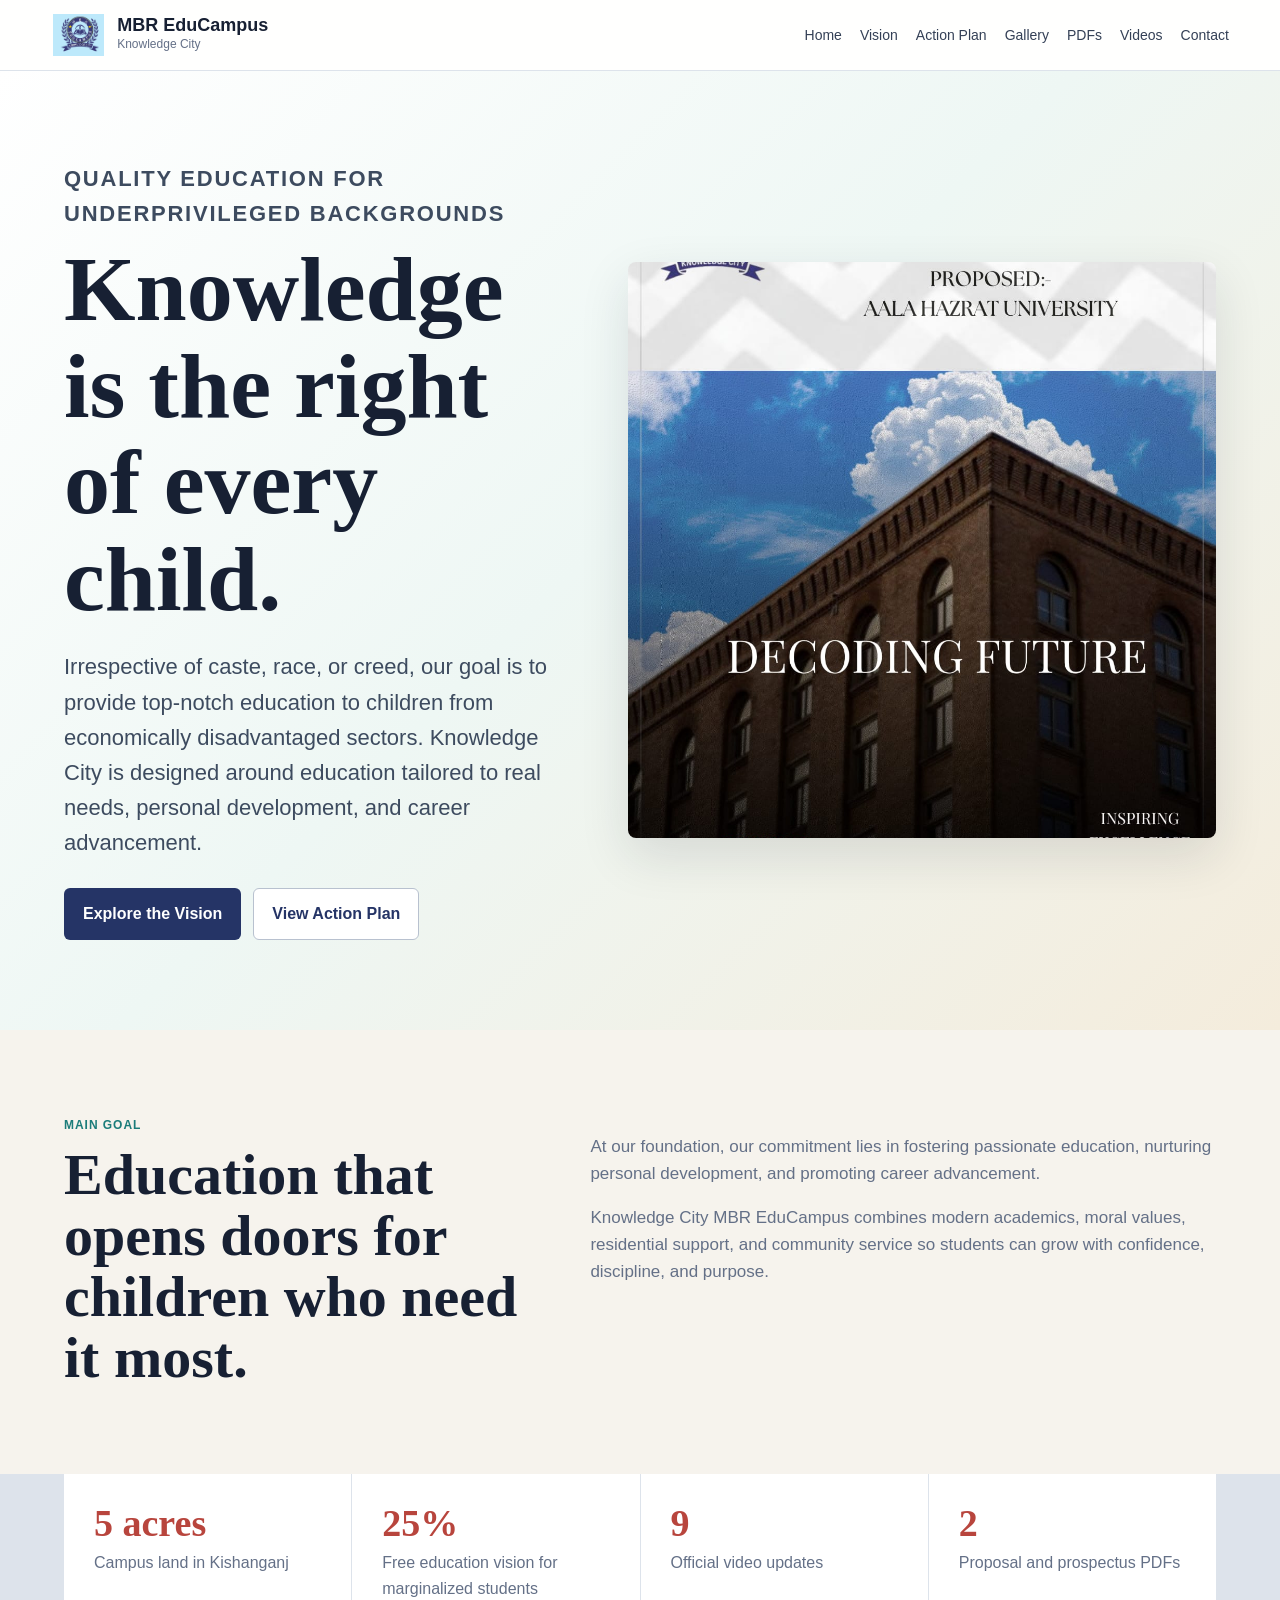
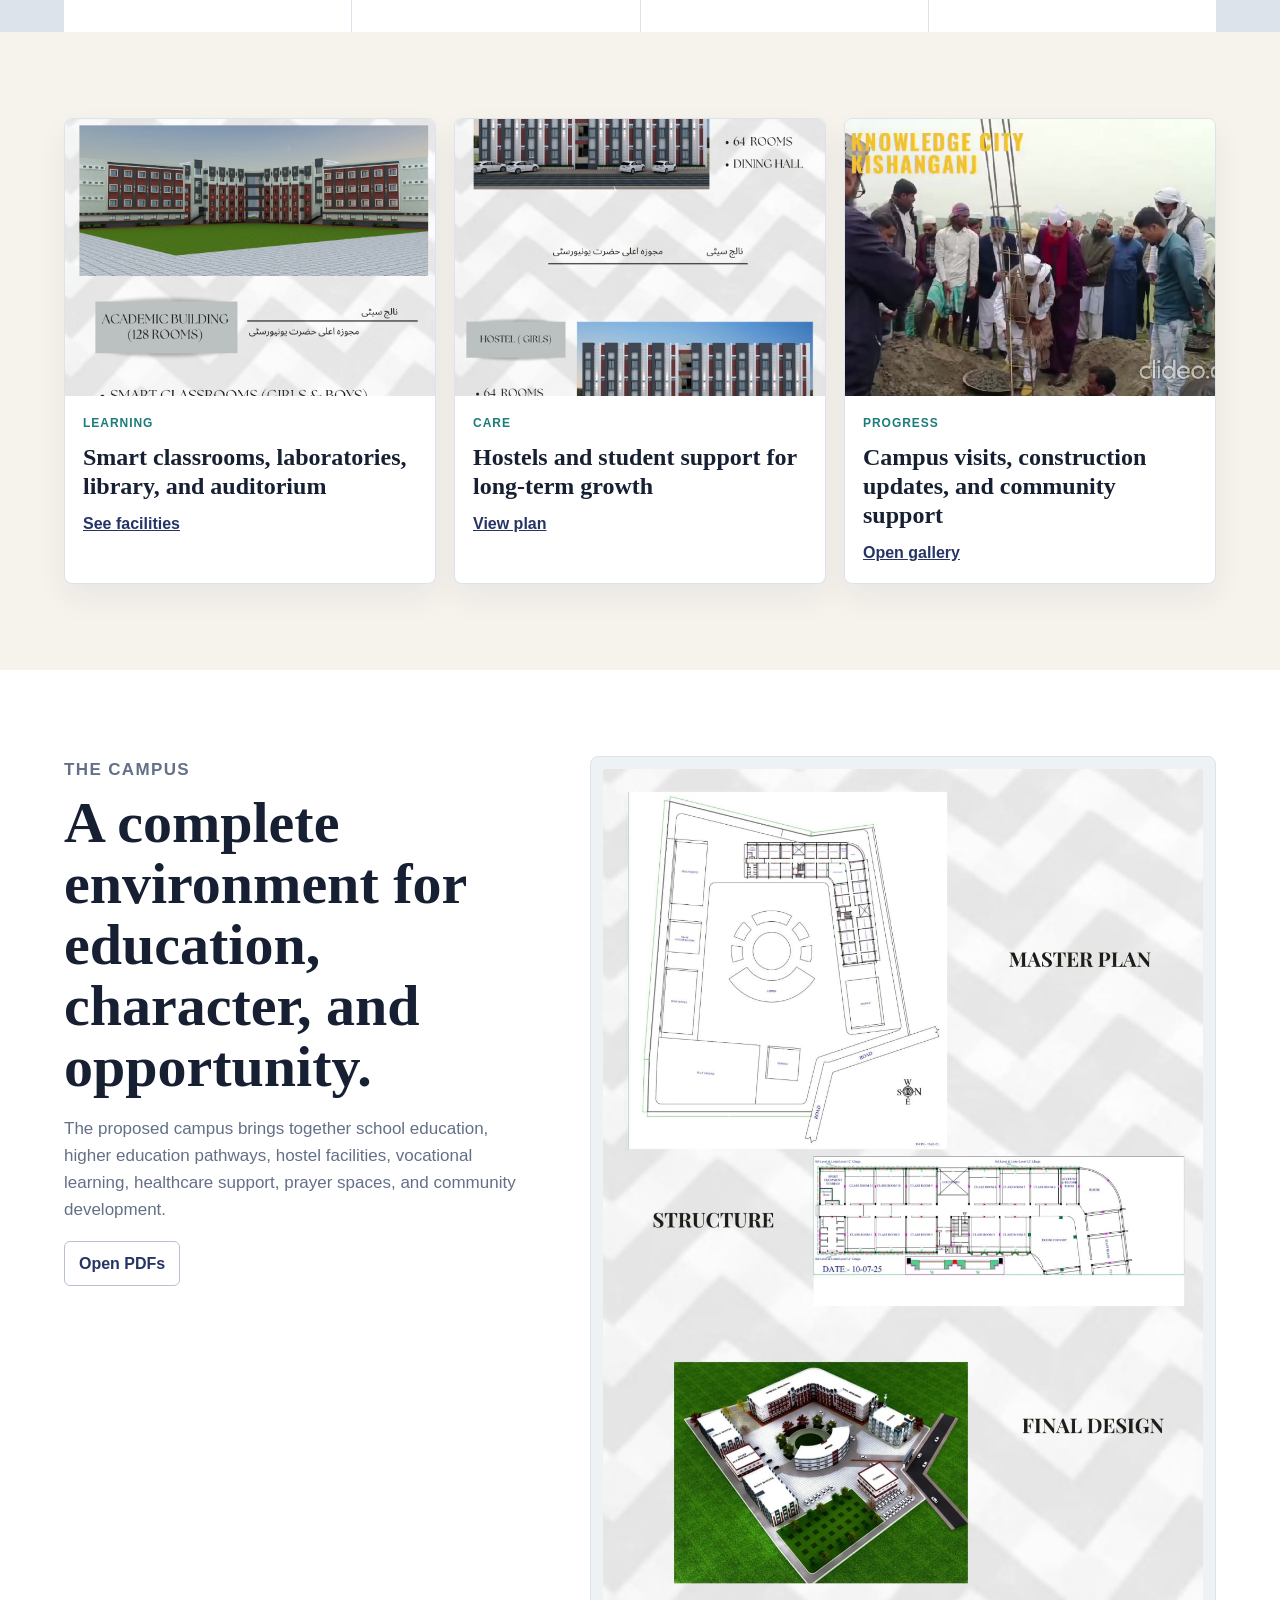
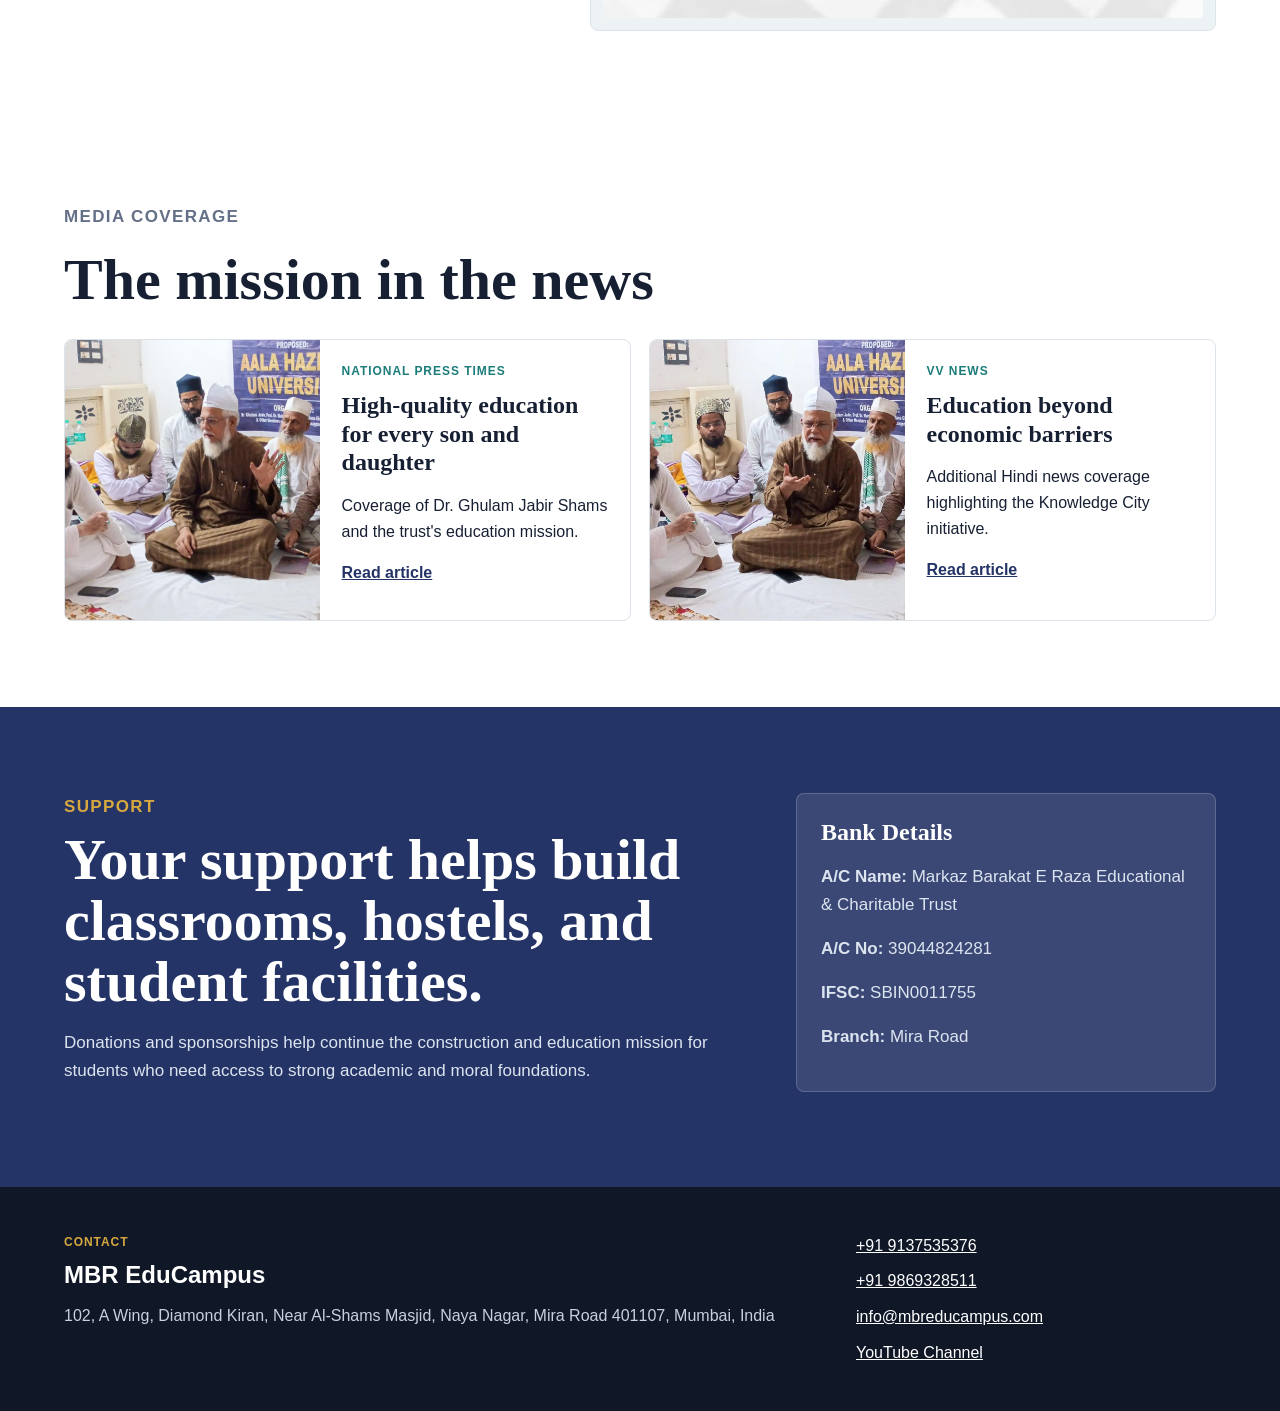
==== index.html @ af2511da "Add files via upload" ====
<!doctype html>
<html lang="en">
  <head>
    <meta charset="utf-8" />
    <meta name="viewport" content="width=device-width, initial-scale=1" />
    <title>MBR EduCampus | Knowledge City</title>
    <meta
      name="description"
      content="Knowledge City MBR EduCampus provides quality education for children from underprivileged backgrounds, irrespective of caste, race, or creed."
    />
    <link rel="icon" type="image/png" href="assets/favicon.png" />
    <link rel="stylesheet" href="styles.css" />
  </head>
  <body>
    <header class="site-header">
      <a class="brand" href="index.html" aria-label="MBR EduCampus home">
        <img src="assets/logo.png" alt="MBR EduCampus logo" />
        <span>
          <strong>MBR EduCampus</strong>
          <small>Knowledge City</small>
        </span>
      </a>
      <nav aria-label="Primary navigation">
        <a href="index.html">Home</a>
        <a href="vision.html">Vision</a>
        <a href="action-plan.html">Action Plan</a>
        <a href="gallery.html">Gallery</a>
        <a href="documents.html">PDFs</a>
        <a href="videos.html">Videos</a>
        <a href="#contact">Contact</a>
      </nav>
    </header>

    <main>
      <section class="hero">
        <div class="hero-copy">
          <p class="eyebrow">Quality Education For Underprivileged Backgrounds</p>
          <h1>Knowledge is the right of every child.</h1>
          <p>
            Irrespective of caste, race, or creed, our goal is to provide top-notch education to children from
            economically disadvantaged sectors. Knowledge City is designed around education tailored to real needs,
            personal development, and career advancement.
          </p>
          <div class="hero-actions">
            <a class="button primary" href="vision.html">Explore the Vision</a>
            <a class="button secondary" href="action-plan.html">View Action Plan</a>
          </div>
        </div>
        <figure class="hero-media">
          <img src="assets/vision/knowledge-city-cover.jpeg" alt="Knowledge City proposed campus cover" />
        </figure>
      </section>

      <section class="section split">
        <div>
          <p class="eyebrow">Main Goal</p>
          <h2>Education that opens doors for children who need it most.</h2>
        </div>
        <div class="text-stack">
          <p>
            At our foundation, our commitment lies in fostering passionate education, nurturing personal development,
            and promoting career advancement.
          </p>
          <p>
            Knowledge City MBR EduCampus combines modern academics, moral values, residential support, and community
            service so students can grow with confidence, discipline, and purpose.
          </p>
        </div>
      </section>

      <section class="section stats-band" aria-label="Campus highlights">
        <div><strong>5 acres</strong><span>Campus land in Kishanganj</span></div>
        <div><strong>25%</strong><span>Free education vision for marginalized students</span></div>
        <div><strong>9</strong><span>Official video updates</span></div>
        <div><strong>2</strong><span>Proposal and prospectus PDFs</span></div>
      </section>

      <section class="section home-feature-grid">
        <article>
          <img src="assets/vision/academic-building.jpeg" alt="Academic building proposal" />
          <div>
            <p class="eyebrow">Learning</p>
            <h3>Smart classrooms, laboratories, library, and auditorium</h3>
            <a href="action-plan.html">See facilities</a>
          </div>
        </article>
        <article>
          <img src="assets/vision/hostels.jpeg" alt="Boys and girls hostel proposal" />
          <div>
            <p class="eyebrow">Care</p>
            <h3>Hostels and student support for long-term growth</h3>
            <a href="action-plan.html">View plan</a>
          </div>
        </article>
        <article>
          <img src="assets/gallery/7650a2_018d095d4c37422c99ec71d36eda4913f003.jpg" alt="MBR EduCampus land visit" />
          <div>
            <p class="eyebrow">Progress</p>
            <h3>Campus visits, construction updates, and community support</h3>
            <a href="gallery.html">Open gallery</a>
          </div>
        </article>
      </section>

      <section class="section split campus-section">
        <div>
          <p class="eyebrow">The Campus</p>
          <h2>A complete environment for education, character, and opportunity.</h2>
          <p>
            The proposed campus brings together school education, higher education pathways, hostel facilities,
            vocational learning, healthcare support, prayer spaces, and community development.
          </p>
          <a class="button secondary compact" href="documents.html">Open PDFs</a>
        </div>
        <figure>
          <img src="assets/vision/master-plan.jpeg" alt="Knowledge City master plan" />
        </figure>
      </section>

      <section class="section press-section">
        <div class="section-heading">
          <p class="eyebrow">Media Coverage</p>
          <h2>The mission in the news</h2>
        </div>
        <div class="press-grid">
          <article>
            <img src="assets/press/national-press-times.jpg" alt="National Press Times article feature image" />
            <div>
              <p class="eyebrow">National Press Times</p>
              <h3>High-quality education for every son and daughter</h3>
              <p>Coverage of Dr. Ghulam Jabir Shams and the trust's education mission.</p>
              <a href="https://nationalpresstimes.com/2026/06/27/our-goal-is-to-provide-high-quality-education-to-every-son-and-daughter/">Read article</a>
            </div>
          </article>
          <article>
            <img src="assets/press/vvnews.jpg" alt="VV News article feature image" />
            <div>
              <p class="eyebrow">VV News</p>
              <h3>Education beyond economic barriers</h3>
              <p>Additional Hindi news coverage highlighting the Knowledge City initiative.</p>
              <a href="https://vvnewsvaashvara.in/our-aim-is-to-provide-high-level-education-to-every-son-and-daughter/">Read article</a>
            </div>
          </article>
        </div>
      </section>

      <section class="section support-section">
        <div>
          <p class="eyebrow">Support</p>
          <h2>Your support helps build classrooms, hostels, and student facilities.</h2>
          <p>
            Donations and sponsorships help continue the construction and education mission for students who need
            access to strong academic and moral foundations.
          </p>
        </div>
        <div class="bank-panel">
          <h3>Bank Details</h3>
          <p><strong>A/C Name:</strong> Markaz Barakat E Raza Educational & Charitable Trust</p>
          <p><strong>A/C No:</strong> 39044824281</p>
          <p><strong>IFSC:</strong> SBIN0011755</p>
          <p><strong>Branch:</strong> Mira Road</p>
        </div>
      </section>
    </main>

    <footer id="contact" class="site-footer">
      <div>
        <p class="eyebrow">Contact</p>
        <h2>MBR EduCampus</h2>
        <p>102, A Wing, Diamond Kiran, Near Al-Shams Masjid, Naya Nagar, Mira Road 401107, Mumbai, India</p>
      </div>
      <address>
        <a href="tel:+919137535376">+91 9137535376</a>
        <a href="tel:+919869328511">+91 9869328511</a>
        <a href="mailto:info@mbreducampus.com">info@mbreducampus.com</a>
        <a href="https://www.youtube.com/@MBREDUCAMPUS">YouTube Channel</a>
      </address>
    </footer>
  </body>
</html>
---- styles.css ----
:root {
  --ink: #172033;
  --muted: #647087;
  --paper: #f6f3ed;
  --surface: #ffffff;
  --line: #dde3eb;
  --navy: #253466;
  --teal: #1b7c7a;
  --gold: #d7a83f;
  --coral: #b8453d;
  --shadow: 0 18px 50px rgba(23, 32, 51, 0.12);
}

* {
  box-sizing: border-box;
}

html {
  scroll-behavior: smooth;
}

body {
  margin: 0;
  color: var(--ink);
  background: var(--paper);
  font-family: Arial, Helvetica, sans-serif;
  line-height: 1.6;
  overflow-x: hidden;
}

img {
  display: block;
  max-width: 100%;
}

a {
  color: inherit;
}

.site-header {
  position: sticky;
  top: 0;
  z-index: 10;
  display: flex;
  align-items: center;
  justify-content: space-between;
  gap: 24px;
  padding: 14px clamp(18px, 4vw, 56px);
  background: rgba(255, 255, 255, 0.94);
  border-bottom: 1px solid var(--line);
  backdrop-filter: blur(14px);
  max-width: 100vw;
  overflow: hidden;
}

.brand {
  display: inline-flex;
  align-items: center;
  gap: 12px;
  text-decoration: none;
  min-width: 0;
}

.brand img {
  width: 54px;
  height: 42px;
  object-fit: contain;
}

.brand strong,
.brand small {
  display: block;
}

.brand strong {
  font-size: 18px;
  line-height: 1.1;
}

.brand small {
  color: var(--muted);
  font-size: 12px;
}

nav {
  display: flex;
  flex-wrap: wrap;
  justify-content: flex-end;
  gap: 8px 18px;
  max-width: 100%;
  min-width: 0;
  color: #344056;
  font-size: 14px;
}

nav a {
  text-decoration: none;
}

.hero {
  display: grid;
  grid-template-columns: minmax(0, 0.92fr) minmax(340px, 1.08fr);
  gap: clamp(28px, 5vw, 64px);
  align-items: center;
  min-height: min(860px, calc(100vh - 82px));
  padding: clamp(36px, 7vw, 90px) clamp(18px, 5vw, 72px);
  background: linear-gradient(135deg, #ffffff 0%, #eef7f4 48%, #f4ecdc 100%);
}

.page-hero {
  padding: clamp(54px, 9vw, 118px) clamp(18px, 5vw, 72px);
  background: linear-gradient(135deg, #ffffff 0%, #eef7f4 56%, #f4ecdc 100%);
}

.page-hero h1 {
  max-width: 980px;
  margin: 0;
  font-family: Georgia, "Times New Roman", serif;
  font-size: clamp(42px, 7vw, 86px);
  line-height: 1.04;
}

.page-hero p:not(.eyebrow) {
  max-width: 860px;
  color: #3d4b5f;
  font-size: clamp(17px, 2vw, 22px);
}

.hero h1,
.section h2,
.site-footer h2 {
  margin: 0;
  letter-spacing: 0;
  line-height: 1.05;
}

.hero h1 {
  max-width: 760px;
  font-family: Georgia, "Times New Roman", serif;
  font-size: clamp(46px, 8vw, 92px);
}

.hero p {
  max-width: 700px;
  color: #3d4b5f;
  font-size: clamp(17px, 2vw, 22px);
}

.eyebrow {
  margin: 0 0 10px;
  color: var(--teal);
  font-size: 12px;
  font-weight: 700;
  letter-spacing: 0.08em;
  text-transform: uppercase;
}

.hero-actions {
  display: flex;
  flex-wrap: wrap;
  gap: 12px;
  margin-top: 28px;
}

.button {
  display: inline-flex;
  align-items: center;
  justify-content: center;
  min-height: 46px;
  padding: 12px 18px;
  border: 1px solid transparent;
  border-radius: 6px;
  font-weight: 700;
  text-decoration: none;
}

.button.primary {
  background: var(--navy);
  color: #fff;
}

.button.secondary {
  border-color: #b8c1cf;
  background: #fff;
  color: var(--navy);
}

.button.compact {
  min-height: 40px;
  padding: 9px 14px;
}

.hero-media {
  margin: 0;
  border-radius: 8px;
  overflow: hidden;
  box-shadow: var(--shadow);
}

.hero-media img {
  width: 100%;
  height: min(620px, 64vh);
  object-fit: cover;
}

.section {
  padding: clamp(42px, 7vw, 86px) clamp(18px, 5vw, 72px);
}

.split {
  display: grid;
  grid-template-columns: minmax(260px, 0.85fr) minmax(300px, 1.15fr);
  gap: clamp(24px, 5vw, 70px);
  align-items: start;
}

.section h2 {
  max-width: 780px;
  font-family: Georgia, "Times New Roman", serif;
  font-size: clamp(32px, 5vw, 58px);
}

.section h3 {
  margin: 0 0 10px;
  font-family: Georgia, "Times New Roman", serif;
  font-size: 24px;
  line-height: 1.2;
}

.home-feature-grid {
  display: grid;
  grid-template-columns: repeat(3, minmax(0, 1fr));
  gap: 18px;
}

.home-feature-grid article {
  overflow: hidden;
  background: #fff;
  border: 1px solid var(--line);
  border-radius: 8px;
  box-shadow: 0 14px 32px rgba(23, 32, 51, 0.06);
}

.home-feature-grid img {
  width: 100%;
  aspect-ratio: 4 / 3;
  object-fit: cover;
}

.home-feature-grid article > div {
  padding: 18px;
}

.home-feature-grid a {
  color: var(--navy);
  font-weight: 700;
}

.text-stack p,
.section-heading p,
.support-section p,
.campus-section p {
  color: var(--muted);
  font-size: 17px;
}

.stats-band {
  display: grid;
  grid-template-columns: repeat(4, minmax(0, 1fr));
  gap: 1px;
  padding-top: 0;
  padding-bottom: 0;
  background: var(--line);
}

.stats-band div {
  padding: 30px;
  background: #ffffff;
}

.stats-band strong {
  display: block;
  color: var(--coral);
  font-family: Georgia, "Times New Roman", serif;
  font-size: 38px;
  line-height: 1;
}

.stats-band span {
  display: block;
  margin-top: 8px;
  color: var(--muted);
}

.campus-section,
.videos-section,
.press-section {
  background: #fff;
}

.campus-section figure {
  margin: 0;
  padding: 12px;
  background: #edf2f5;
  border: 1px solid var(--line);
  border-radius: 8px;
}

.campus-section img {
  width: 100%;
  border-radius: 4px;
}

.section-heading {
  display: grid;
  grid-template-columns: minmax(0, 1fr) auto;
  gap: 10px 24px;
  align-items: end;
  margin-bottom: 28px;
}

.section-heading > p {
  max-width: 720px;
}

.section-heading .eyebrow,
.section-heading h2,
.section-heading > p:not(.eyebrow) {
  grid-column: 1;
}

.section-heading .button {
  grid-column: 2;
  grid-row: 2;
}

.vision-feature {
  display: grid;
  grid-template-columns: minmax(280px, 1.3fr) minmax(260px, 0.7fr);
  gap: 28px;
  align-items: center;
  margin-bottom: 28px;
  padding: 18px;
  background: #fff;
  border: 1px solid var(--line);
  border-radius: 8px;
}

.vision-feature img,
.vision-grid img,
.press-grid img,
.prospectus-grid img,
.gallery-grid img {
  width: 100%;
  object-fit: cover;
}

.vision-feature img {
  max-height: 620px;
  border-radius: 6px;
}

.vision-grid,
.gallery-grid,
.video-grid,
.prospectus-grid,
.press-grid {
  display: grid;
  gap: 18px;
}

.vision-grid {
  grid-template-columns: repeat(3, minmax(0, 1fr));
}

.vision-grid figure,
.press-grid article {
  margin: 0;
  overflow: hidden;
  background: #fff;
  border: 1px solid var(--line);
  border-radius: 8px;
}

.vision-grid img {
  aspect-ratio: 3 / 4;
}

.vision-grid figcaption {
  padding: 14px;
  color: var(--muted);
  font-size: 14px;
}

.action-grid figcaption strong {
  color: var(--ink);
}

.value-grid-section,
.action-steps,
.document-section {
  background: #fff;
}

.value-grid,
.step-list,
.document-grid {
  display: grid;
  gap: 18px;
}

.value-grid {
  grid-template-columns: repeat(3, minmax(0, 1fr));
}

.step-list,
.document-grid {
  grid-template-columns: repeat(2, minmax(0, 1fr));
}

.value-grid article,
.step-list article,
.document-grid article {
  padding: 24px;
  background: #fff;
  border: 1px solid var(--line);
  border-radius: 8px;
}

.value-grid span,
.step-list span {
  display: inline-flex;
  align-items: center;
  justify-content: center;
  width: 38px;
  height: 38px;
  margin-bottom: 18px;
  color: #fff;
  background: var(--teal);
  border-radius: 50%;
  font-weight: 700;
}

.value-grid p,
.step-list p,
.document-grid p {
  color: var(--muted);
}

.document-grid article {
  display: grid;
  align-content: start;
  gap: 14px;
}

.document-grid h2 {
  font-size: clamp(28px, 4vw, 42px);
}

.press-grid {
  grid-template-columns: repeat(2, minmax(0, 1fr));
}

.press-grid article {
  display: grid;
  grid-template-columns: 0.82fr 1fr;
}

.press-grid img {
  height: 100%;
  min-height: 280px;
}

.press-grid article div {
  padding: 22px;
}

.press-grid a {
  color: var(--navy);
  font-weight: 700;
}

.gallery-grid {
  grid-template-columns: repeat(4, minmax(0, 1fr));
}

.gallery-grid-large {
  grid-template-columns: repeat(5, minmax(0, 1fr));
}

.gallery-grid button {
  padding: 0;
  overflow: hidden;
  cursor: pointer;
  background: #fff;
  border: 1px solid var(--line);
  border-radius: 8px;
}

.gallery-grid img {
  aspect-ratio: 4 / 3;
  transition: transform 180ms ease;
}

.gallery-grid button:hover img {
  transform: scale(1.04);
}

.video-grid {
  grid-template-columns: repeat(3, minmax(0, 1fr));
}

.video-card {
  overflow: hidden;
  background: #fff;
  border: 1px solid var(--line);
  border-radius: 8px;
}

.video-card iframe {
  display: block;
  width: 100%;
  aspect-ratio: 16 / 9;
  border: 0;
}

.video-card h3 {
  padding: 14px;
  font-family: Arial, Helvetica, sans-serif;
  font-size: 16px;
}

.prospectus-grid {
  grid-template-columns: repeat(4, minmax(0, 1fr));
}

.prospectus-grid img {
  aspect-ratio: 0.72;
  border: 1px solid var(--line);
  border-radius: 8px;
  box-shadow: 0 12px 28px rgba(23, 32, 51, 0.08);
}

.support-section {
  display: grid;
  grid-template-columns: minmax(300px, 1fr) minmax(280px, 420px);
  gap: 28px;
  align-items: start;
  color: #fff;
  background: var(--navy);
}

.support-section .eyebrow,
.site-footer .eyebrow {
  color: var(--gold);
}

.support-section p {
  color: #dce4ef;
}

.bank-panel {
  padding: 24px;
  background: rgba(255, 255, 255, 0.1);
  border: 1px solid rgba(255, 255, 255, 0.18);
  border-radius: 8px;
}

.site-footer {
  display: grid;
  grid-template-columns: minmax(300px, 1fr) minmax(240px, 360px);
  gap: 28px;
  padding: 46px clamp(18px, 5vw, 72px);
  color: #fff;
  background: #101827;
}

.site-footer p {
  max-width: 760px;
  color: #c7d0dd;
}

.site-footer address {
  display: grid;
  gap: 10px;
  font-style: normal;
}

.site-footer a {
  color: #fff;
}

@media (max-width: 1000px) {
  .hero,
  .split,
  .vision-feature,
  .support-section,
  .site-footer {
    grid-template-columns: 1fr;
  }

  .stats-band,
  .gallery-grid,
  .prospectus-grid {
    grid-template-columns: repeat(2, minmax(0, 1fr));
  }

  .vision-grid,
  .video-grid,
  .press-grid,
  .home-feature-grid,
  .value-grid,
  .step-list,
  .document-grid {
    grid-template-columns: 1fr;
  }

  .press-grid article {
    grid-template-columns: 1fr;
  }
}

@media (max-width: 720px) {
  .site-header {
    align-items: flex-start;
    flex-direction: column;
    width: 100%;
  }

  nav {
    justify-content: flex-start;
    flex-wrap: nowrap;
    width: 100%;
    overflow-x: auto;
    padding-bottom: 4px;
  }

  .hero {
    min-height: auto;
    width: 100%;
    max-width: 100%;
    padding-right: 18px;
    padding-left: 18px;
    overflow: hidden;
  }

  .page-hero h1 {
    font-size: 34px;
  }

  .page-hero p:not(.eyebrow) {
    font-size: 16px;
  }

  .hero-copy,
  .hero-media {
    width: 100%;
    max-width: 100%;
    min-width: 0;
  }

  .hero-media {
    max-width: 320px;
  }

  .hero h1 {
    max-width: 300px;
    font-size: 27px;
    overflow-wrap: break-word;
  }

  .hero p {
    max-width: 320px;
    font-size: 15px;
  }

  .hero .eyebrow {
    font-size: 11px;
    letter-spacing: 0.05em;
  }

  .hero-actions {
    display: grid;
    grid-template-columns: 1fr;
  }

  .button {
    width: 100%;
  }

  .hero-media img {
    height: auto;
  }

  .section-heading {
    grid-template-columns: 1fr;
  }

  .section-heading .button {
    grid-column: 1;
    grid-row: auto;
  }

  .stats-band,
  .gallery-grid,
  .prospectus-grid {
    grid-template-columns: 1fr;
  }
}
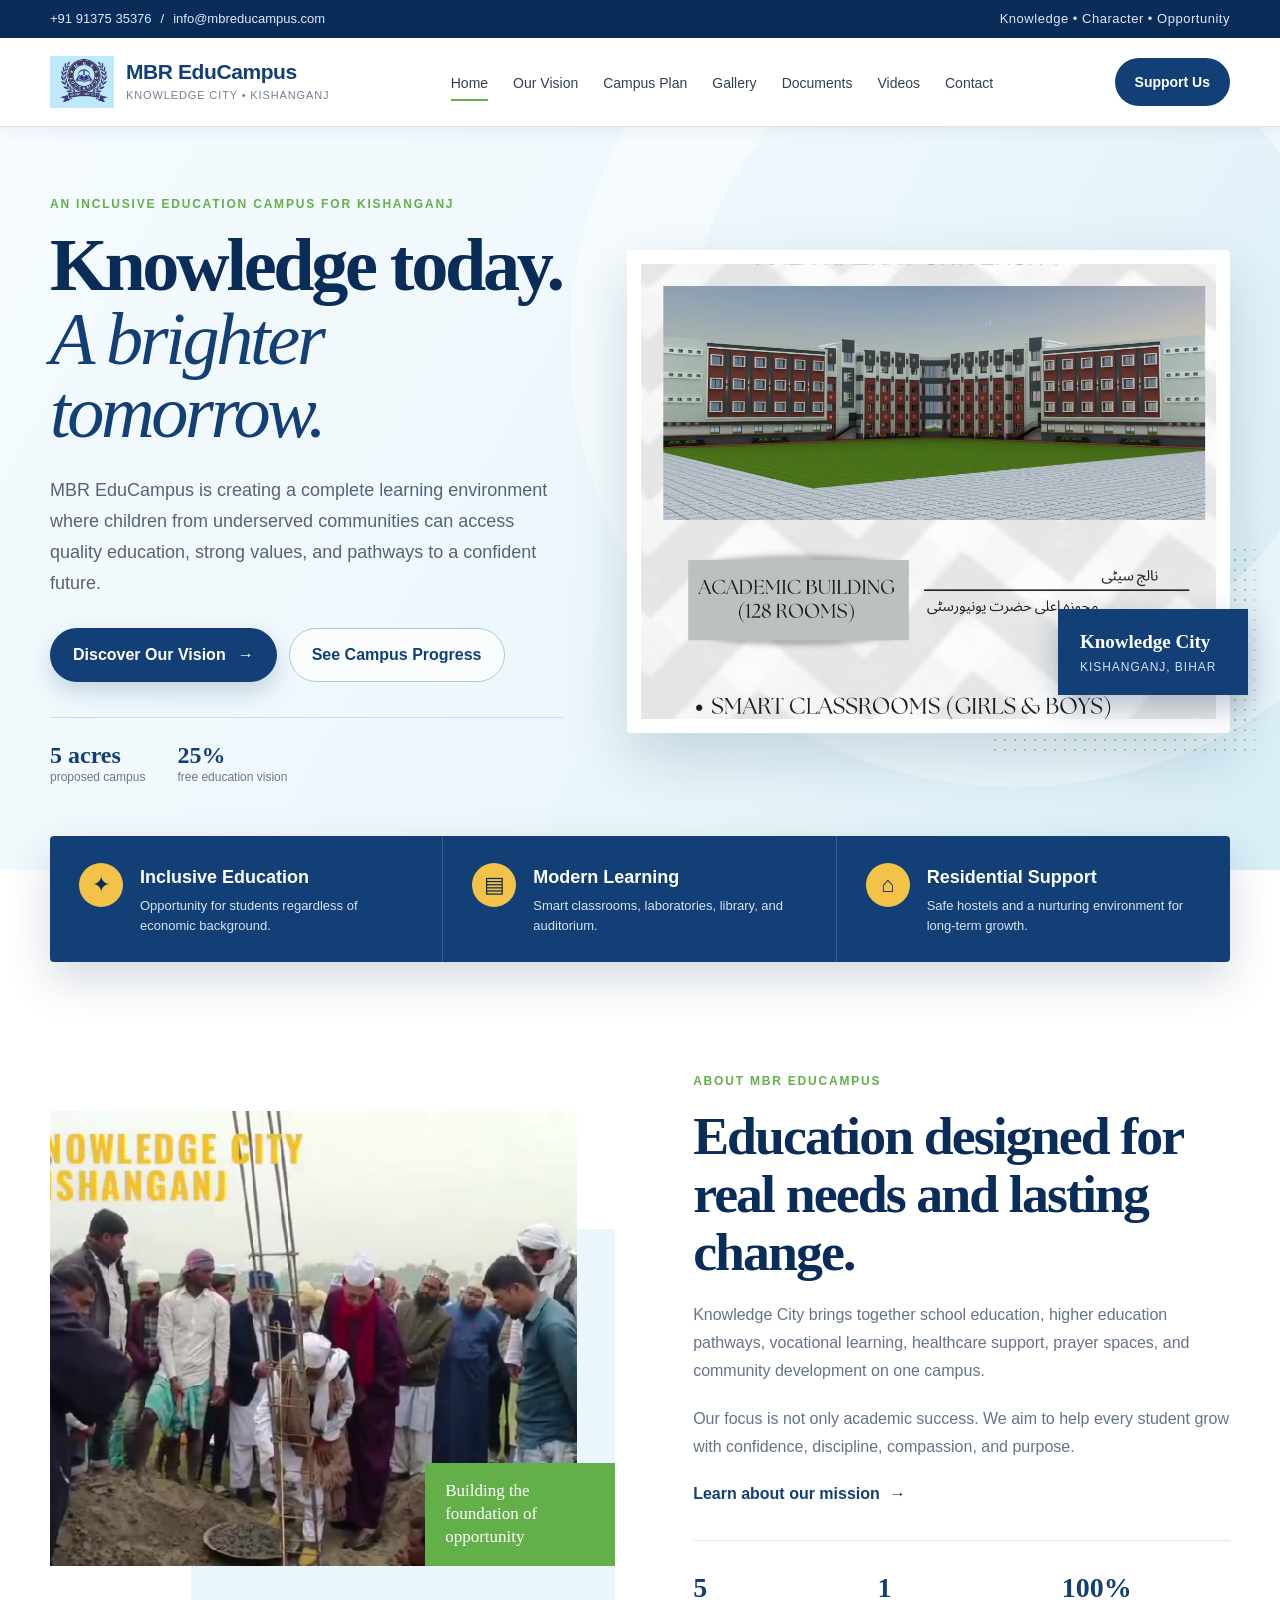
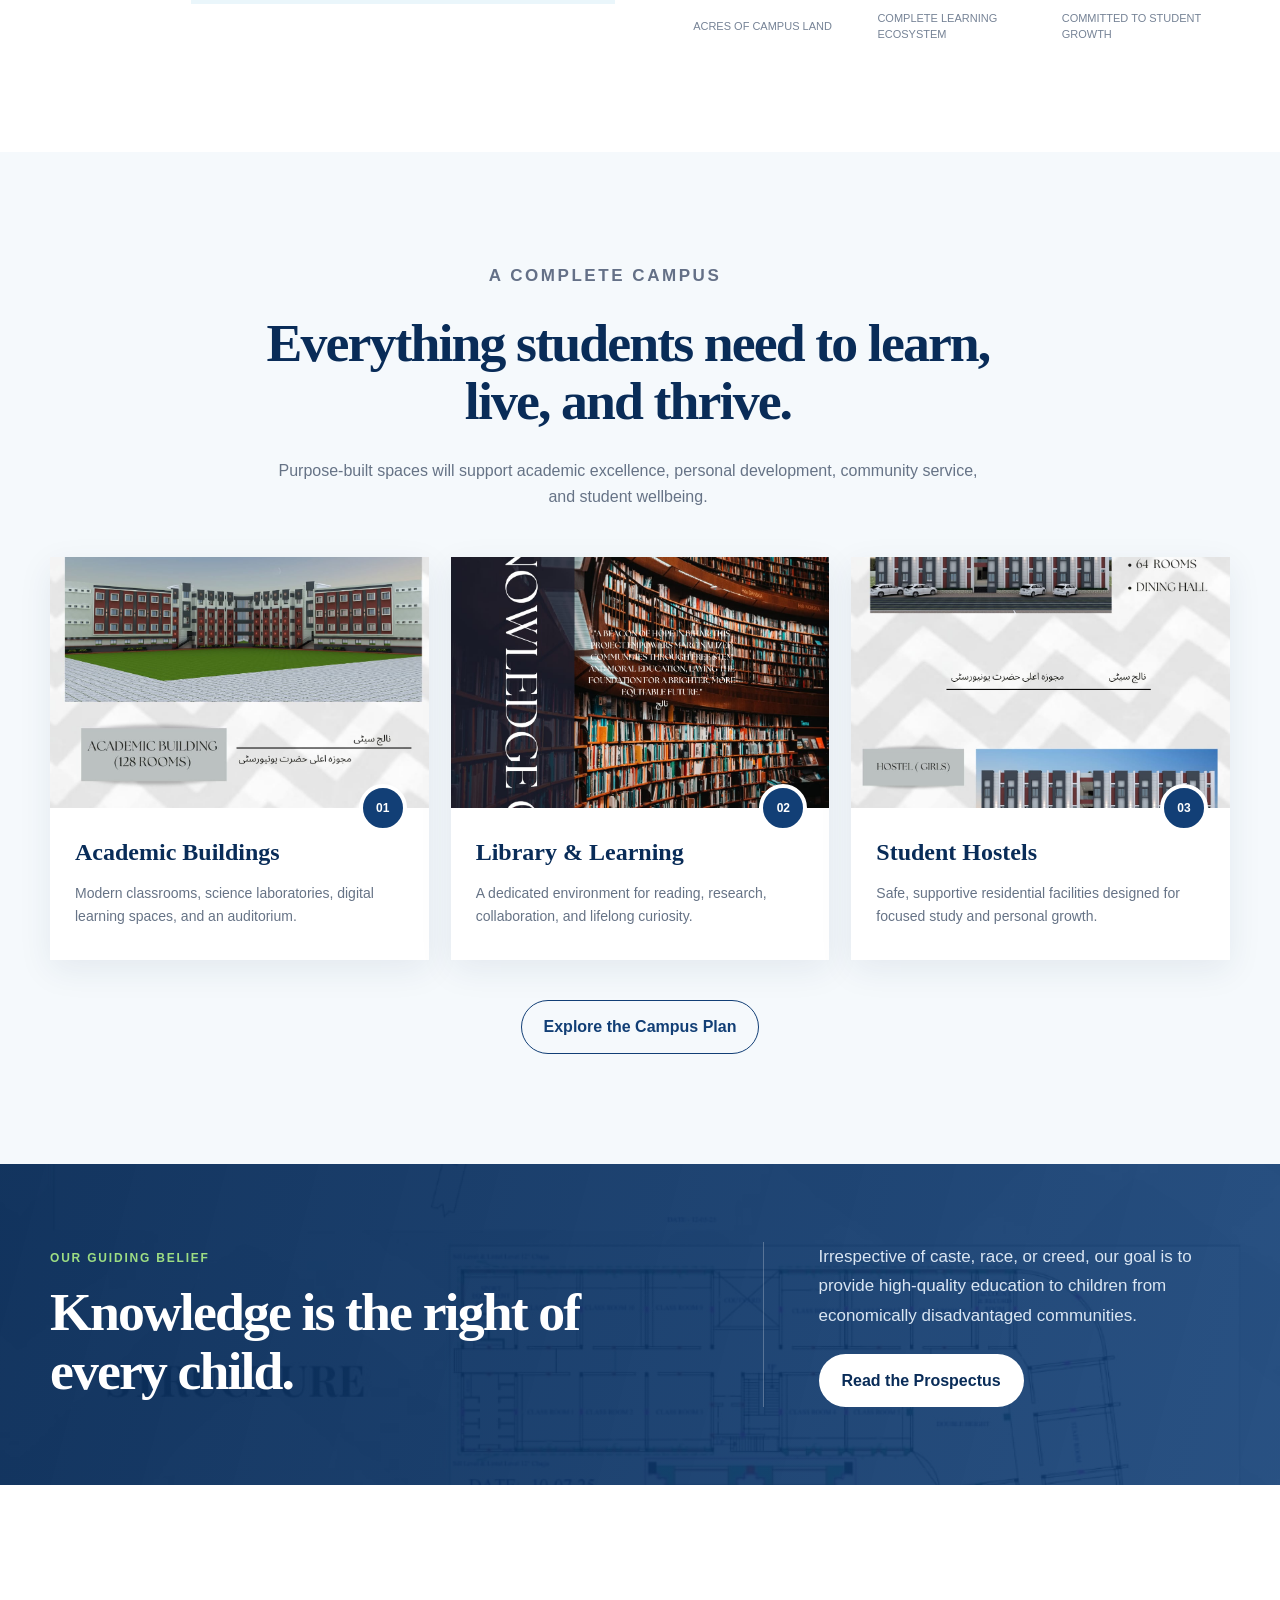
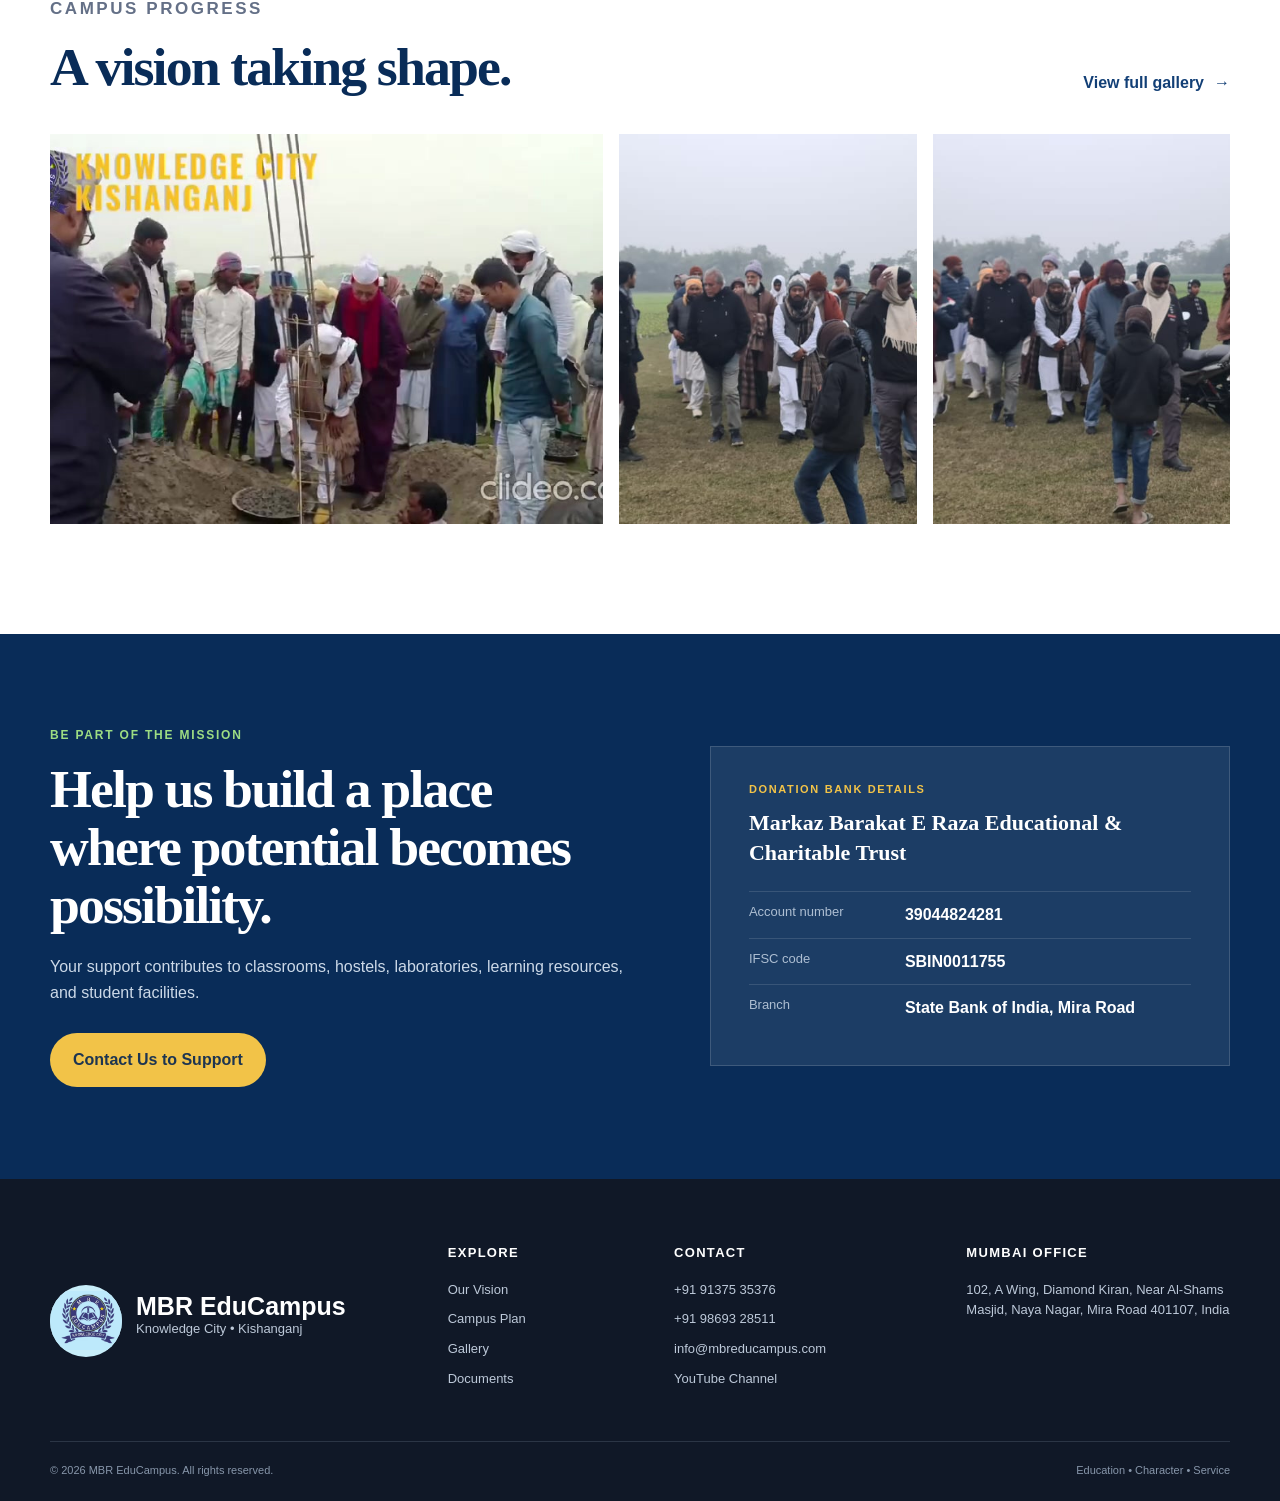
==== commit 54beab83: "Redesign MBR EduCampus homepage" ====
--- a/index.html
+++ b/index.html
@@ -4,177 +4,134 @@
     <meta charset="utf-8" />
     <meta name="viewport" content="width=device-width, initial-scale=1" />
     <title>MBR EduCampus | Knowledge City</title>
-    <meta
-      name="description"
-      content="Knowledge City MBR EduCampus provides quality education for children from underprivileged backgrounds, irrespective of caste, race, or creed."
-    />
+    <meta name="description" content="MBR EduCampus Knowledge City is building an inclusive education campus in Kishanganj with modern academics, residential support, and community facilities." />
     <link rel="icon" type="image/png" href="assets/favicon.png" />
     <link rel="stylesheet" href="styles.css" />
   </head>
-  <body>
-    <header class="site-header">
-      <a class="brand" href="index.html" aria-label="MBR EduCampus home">
-        <img src="assets/logo.png" alt="MBR EduCampus logo" />
-        <span>
-          <strong>MBR EduCampus</strong>
-          <small>Knowledge City</small>
-        </span>
-      </a>
-      <nav aria-label="Primary navigation">
-        <a href="index.html">Home</a>
-        <a href="vision.html">Vision</a>
-        <a href="action-plan.html">Action Plan</a>
-        <a href="gallery.html">Gallery</a>
-        <a href="documents.html">PDFs</a>
-        <a href="videos.html">Videos</a>
-        <a href="#contact">Contact</a>
-      </nav>
+  <body class="home-page">
+    <div class="topbar">
+      <div class="page-shell topbar-inner">
+        <div class="topbar-contact">
+          <a href="tel:+919137535376">+91 91375 35376</a>
+          <span aria-hidden="true">/</span>
+          <a href="mailto:info@mbreducampus.com">info@mbreducampus.com</a>
+        </div>
+        <p>Knowledge • Character • Opportunity</p>
+      </div>
+    </div>
+
+    <header class="site-header home-header">
+      <div class="page-shell header-inner">
+        <a class="brand" href="index.html" aria-label="MBR EduCampus home">
+          <img src="assets/logo.png" alt="MBR EduCampus crest" />
+          <span><strong>MBR EduCampus</strong><small>Knowledge City • Kishanganj</small></span>
+        </a>
+        <button class="menu-toggle" type="button" aria-expanded="false" aria-controls="primary-nav">
+          <span></span><span></span><span></span><b>Menu</b>
+        </button>
+        <nav id="primary-nav" aria-label="Primary navigation">
+          <a class="active" href="index.html">Home</a>
+          <a href="vision.html">Our Vision</a>
+          <a href="action-plan.html">Campus Plan</a>
+          <a href="gallery.html">Gallery</a>
+          <a href="documents.html">Documents</a>
+          <a href="videos.html">Videos</a>
+          <a href="contact.html">Contact</a>
+        </nav>
+        <a class="header-cta" href="#support">Support Us</a>
+      </div>
     </header>
 
     <main>
-      <section class="hero">
-        <div class="hero-copy">
-          <p class="eyebrow">Quality Education For Underprivileged Backgrounds</p>
-          <h1>Knowledge is the right of every child.</h1>
-          <p>
-            Irrespective of caste, race, or creed, our goal is to provide top-notch education to children from
-            economically disadvantaged sectors. Knowledge City is designed around education tailored to real needs,
-            personal development, and career advancement.
-          </p>
-          <div class="hero-actions">
-            <a class="button primary" href="vision.html">Explore the Vision</a>
-            <a class="button secondary" href="action-plan.html">View Action Plan</a>
+      <section class="home-hero">
+        <div class="page-shell hero-grid">
+          <div class="hero-copy">
+            <p class="kicker">An inclusive education campus for Kishanganj</p>
+            <h1>Knowledge today.<br /><em>A brighter tomorrow.</em></h1>
+            <p class="hero-lead">MBR EduCampus is creating a complete learning environment where children from underserved communities can access quality education, strong values, and pathways to a confident future.</p>
+            <div class="hero-actions">
+              <a class="button primary" href="vision.html">Discover Our Vision <span aria-hidden="true">→</span></a>
+              <a class="button ghost" href="gallery.html">See Campus Progress</a>
+            </div>
+            <div class="hero-trust">
+              <span><strong>5 acres</strong> proposed campus</span>
+              <span><strong>25%</strong> free education vision</span>
+            </div>
           </div>
-        </div>
-        <figure class="hero-media">
-          <img src="assets/vision/knowledge-city-cover.jpeg" alt="Knowledge City proposed campus cover" />
-        </figure>
-      </section>
-
-      <section class="section split">
-        <div>
-          <p class="eyebrow">Main Goal</p>
-          <h2>Education that opens doors for children who need it most.</h2>
-        </div>
-        <div class="text-stack">
-          <p>
-            At our foundation, our commitment lies in fostering passionate education, nurturing personal development,
-            and promoting career advancement.
-          </p>
-          <p>
-            Knowledge City MBR EduCampus combines modern academics, moral values, residential support, and community
-            service so students can grow with confidence, discipline, and purpose.
-          </p>
+          <div class="hero-visual">
+            <img src="assets/vision/academic-building.jpeg" alt="Proposed academic building at MBR EduCampus Knowledge City" />
+            <div class="hero-badge"><strong>Knowledge City</strong><span>Kishanganj, Bihar</span></div>
+          </div>
         </div>
       </section>
 
-      <section class="section stats-band" aria-label="Campus highlights">
-        <div><strong>5 acres</strong><span>Campus land in Kishanganj</span></div>
-        <div><strong>25%</strong><span>Free education vision for marginalized students</span></div>
-        <div><strong>9</strong><span>Official video updates</span></div>
-        <div><strong>2</strong><span>Proposal and prospectus PDFs</span></div>
+      <section class="feature-strip page-shell" aria-label="Campus highlights">
+        <article><span class="feature-icon" aria-hidden="true">✦</span><div><h2>Inclusive Education</h2><p>Opportunity for students regardless of economic background.</p></div></article>
+        <article><span class="feature-icon" aria-hidden="true">▤</span><div><h2>Modern Learning</h2><p>Smart classrooms, laboratories, library, and auditorium.</p></div></article>
+        <article><span class="feature-icon" aria-hidden="true">⌂</span><div><h2>Residential Support</h2><p>Safe hostels and a nurturing environment for long-term growth.</p></div></article>
       </section>
 
-      <section class="section home-feature-grid">
-        <article>
-          <img src="assets/vision/academic-building.jpeg" alt="Academic building proposal" />
-          <div>
-            <p class="eyebrow">Learning</p>
-            <h3>Smart classrooms, laboratories, library, and auditorium</h3>
-            <a href="action-plan.html">See facilities</a>
+      <section class="home-section intro-section">
+        <div class="page-shell intro-grid">
+          <div class="section-image"><img src="assets/gallery/7650a2_018d095d4c37422c99ec71d36eda4913f003.jpg" alt="Community members at the MBR EduCampus foundation site" loading="lazy" /><span>Building the foundation of opportunity</span></div>
+          <div class="section-copy">
+            <p class="kicker">About MBR EduCampus</p>
+            <h2>Education designed for real needs and lasting change.</h2>
+            <p>Knowledge City brings together school education, higher education pathways, vocational learning, healthcare support, prayer spaces, and community development on one campus.</p>
+            <p>Our focus is not only academic success. We aim to help every student grow with confidence, discipline, compassion, and purpose.</p>
+            <a class="text-link" href="vision.html">Learn about our mission <span aria-hidden="true">→</span></a>
+            <div class="mini-stats"><div><strong>5</strong><span>Acres of campus land</span></div><div><strong>1</strong><span>Complete learning ecosystem</span></div><div><strong>100%</strong><span>Committed to student growth</span></div></div>
           </div>
-        </article>
-        <article>
-          <img src="assets/vision/hostels.jpeg" alt="Boys and girls hostel proposal" />
-          <div>
-            <p class="eyebrow">Care</p>
-            <h3>Hostels and student support for long-term growth</h3>
-            <a href="action-plan.html">View plan</a>
-          </div>
-        </article>
-        <article>
-          <img src="assets/gallery/7650a2_018d095d4c37422c99ec71d36eda4913f003.jpg" alt="MBR EduCampus land visit" />
-          <div>
-            <p class="eyebrow">Progress</p>
-            <h3>Campus visits, construction updates, and community support</h3>
-            <a href="gallery.html">Open gallery</a>
-          </div>
-        </article>
-      </section>
-
-      <section class="section split campus-section">
-        <div>
-          <p class="eyebrow">The Campus</p>
-          <h2>A complete environment for education, character, and opportunity.</h2>
-          <p>
-            The proposed campus brings together school education, higher education pathways, hostel facilities,
-            vocational learning, healthcare support, prayer spaces, and community development.
-          </p>
-          <a class="button secondary compact" href="documents.html">Open PDFs</a>
-        </div>
-        <figure>
-          <img src="assets/vision/master-plan.jpeg" alt="Knowledge City master plan" />
-        </figure>
-      </section>
-
-      <section class="section press-section">
-        <div class="section-heading">
-          <p class="eyebrow">Media Coverage</p>
-          <h2>The mission in the news</h2>
-        </div>
-        <div class="press-grid">
-          <article>
-            <img src="assets/press/national-press-times.jpg" alt="National Press Times article feature image" />
-            <div>
-              <p class="eyebrow">National Press Times</p>
-              <h3>High-quality education for every son and daughter</h3>
-              <p>Coverage of Dr. Ghulam Jabir Shams and the trust's education mission.</p>
-              <a href="https://nationalpresstimes.com/2026/06/27/our-goal-is-to-provide-high-quality-education-to-every-son-and-daughter/">Read article</a>
-            </div>
-          </article>
-          <article>
-            <img src="assets/press/vvnews.jpg" alt="VV News article feature image" />
-            <div>
-              <p class="eyebrow">VV News</p>
-              <h3>Education beyond economic barriers</h3>
-              <p>Additional Hindi news coverage highlighting the Knowledge City initiative.</p>
-              <a href="https://vvnewsvaashvara.in/our-aim-is-to-provide-high-level-education-to-every-son-and-daughter/">Read article</a>
-            </div>
-          </article>
         </div>
       </section>
 
-      <section class="section support-section">
-        <div>
-          <p class="eyebrow">Support</p>
-          <h2>Your support helps build classrooms, hostels, and student facilities.</h2>
-          <p>
-            Donations and sponsorships help continue the construction and education mission for students who need
-            access to strong academic and moral foundations.
-          </p>
+      <section class="home-section facilities-section">
+        <div class="page-shell">
+          <div class="section-heading centered"><p class="kicker">A complete campus</p><h2>Everything students need to learn, live, and thrive.</h2><p>Purpose-built spaces will support academic excellence, personal development, community service, and student wellbeing.</p></div>
+          <div class="facility-grid">
+            <article><img src="assets/vision/academic-building.jpeg" alt="Proposed academic building" loading="lazy" /><div><span>01</span><h3>Academic Buildings</h3><p>Modern classrooms, science laboratories, digital learning spaces, and an auditorium.</p></div></article>
+            <article><img src="assets/vision/knowledge-city-library.jpeg" alt="Proposed Knowledge City library" loading="lazy" /><div><span>02</span><h3>Library & Learning</h3><p>A dedicated environment for reading, research, collaboration, and lifelong curiosity.</p></div></article>
+            <article><img src="assets/vision/hostels.jpeg" alt="Proposed boys and girls hostels" loading="lazy" /><div><span>03</span><h3>Student Hostels</h3><p>Safe, supportive residential facilities designed for focused study and personal growth.</p></div></article>
+          </div>
+          <div class="center-action"><a class="button outline" href="action-plan.html">Explore the Campus Plan</a></div>
         </div>
-        <div class="bank-panel">
-          <h3>Bank Details</h3>
-          <p><strong>A/C Name:</strong> Markaz Barakat E Raza Educational & Charitable Trust</p>
-          <p><strong>A/C No:</strong> 39044824281</p>
-          <p><strong>IFSC:</strong> SBIN0011755</p>
-          <p><strong>Branch:</strong> Mira Road</p>
+      </section>
+
+      <section class="vision-banner">
+        <div class="page-shell vision-banner-grid">
+          <div><p class="kicker light">Our guiding belief</p><h2>Knowledge is the right of every child.</h2></div>
+          <div><p>Irrespective of caste, race, or creed, our goal is to provide high-quality education to children from economically disadvantaged communities.</p><a class="button light-button" href="documents.html">Read the Prospectus</a></div>
+        </div>
+      </section>
+
+      <section class="home-section progress-section">
+        <div class="page-shell">
+          <div class="section-heading split-heading"><div><p class="kicker">Campus progress</p><h2>A vision taking shape.</h2></div><a class="text-link" href="gallery.html">View full gallery <span aria-hidden="true">→</span></a></div>
+          <div class="progress-gallery">
+            <img src="assets/gallery/7650a2_018d095d4c37422c99ec71d36eda4913f003.jpg" alt="MBR EduCampus construction ceremony" loading="lazy" />
+            <img src="assets/gallery/7650a2_06869c39f24b4d2296bcabdea53126e0~mv2.jpg" alt="MBR EduCampus site progress" loading="lazy" />
+            <img src="assets/gallery/7650a2_1b88478674a642ada132df9883daffd1~mv2.jpg" alt="Community visit to the campus" loading="lazy" />
+          </div>
+        </div>
+      </section>
+
+      <section id="support" class="support-cta">
+        <div class="page-shell support-grid">
+          <div><p class="kicker light">Be part of the mission</p><h2>Help us build a place where potential becomes possibility.</h2><p>Your support contributes to classrooms, hostels, laboratories, learning resources, and student facilities.</p><a class="button gold-button" href="contact.html">Contact Us to Support</a></div>
+          <div class="bank-card"><p class="bank-label">Donation bank details</p><h3>Markaz Barakat E Raza Educational & Charitable Trust</h3><dl><div><dt>Account number</dt><dd>39044824281</dd></div><div><dt>IFSC code</dt><dd>SBIN0011755</dd></div><div><dt>Branch</dt><dd>State Bank of India, Mira Road</dd></div></dl></div>
         </div>
       </section>
     </main>
 
-    <footer id="contact" class="site-footer">
-      <div>
-        <p class="eyebrow">Contact</p>
-        <h2>MBR EduCampus</h2>
-        <p>102, A Wing, Diamond Kiran, Near Al-Shams Masjid, Naya Nagar, Mira Road 401107, Mumbai, India</p>
+    <footer class="site-footer home-footer">
+      <div class="page-shell footer-grid">
+        <div class="footer-brand"><img src="assets/logo.png" alt="" /><div><h2>MBR EduCampus</h2><p>Knowledge City • Kishanganj</p></div></div>
+        <div><h3>Explore</h3><a href="vision.html">Our Vision</a><a href="action-plan.html">Campus Plan</a><a href="gallery.html">Gallery</a><a href="documents.html">Documents</a></div>
+        <div><h3>Contact</h3><a href="tel:+919137535376">+91 91375 35376</a><a href="tel:+919869328511">+91 98693 28511</a><a href="mailto:info@mbreducampus.com">info@mbreducampus.com</a><a href="https://www.youtube.com/@MBREDUCAMPUS">YouTube Channel</a></div>
+        <div><h3>Mumbai Office</h3><p>102, A Wing, Diamond Kiran, Near Al-Shams Masjid, Naya Nagar, Mira Road 401107, India</p></div>
       </div>
-      <address>
-        <a href="tel:+919137535376">+91 9137535376</a>
-        <a href="tel:+919869328511">+91 9869328511</a>
-        <a href="mailto:info@mbreducampus.com">info@mbreducampus.com</a>
-        <a href="https://www.youtube.com/@MBREDUCAMPUS">YouTube Channel</a>
-      </address>
+      <div class="page-shell footer-bottom"><span>© 2026 MBR EduCampus. All rights reserved.</span><span>Education • Character • Service</span></div>
     </footer>
+    <script src="script.js"></script>
   </body>
 </html>
--- a/styles.css
+++ b/styles.css
@@ -26,6 +26,10 @@
   font-family: Arial, Helvetica, sans-serif;
   line-height: 1.6;
   overflow-x: hidden;
+}
+
+body.lightbox-open {
+  overflow: hidden;
 }
 
 img {
@@ -398,13 +402,20 @@
 
 .value-grid-section,
 .action-steps,
-.document-section {
+.document-section,
+.reading-section,
+.action-detail-section,
+.contact-section {
   background: #fff;
 }
 
 .value-grid,
 .step-list,
-.document-grid {
+.document-grid,
+.reading-grid,
+.action-detail-grid,
+.contact-grid,
+.quick-link-grid {
   display: grid;
   gap: 18px;
 }
@@ -414,13 +425,18 @@
 }
 
 .step-list,
-.document-grid {
+.document-grid,
+.reading-grid,
+action-detail-grid {
   grid-template-columns: repeat(2, minmax(0, 1fr));
 }
 
 .value-grid article,
 .step-list article,
-.document-grid article {
+.document-grid article,
+.reading-grid article,
+.action-detail-grid article,
+.contact-card {
   padding: 24px;
   background: #fff;
   border: 1px solid var(--line);
@@ -443,8 +459,54 @@
 
 .value-grid p,
 .step-list p,
-.document-grid p {
+.document-grid p,
+.reading-grid p,
+.action-detail-grid p,
+.contact-card p {
   color: var(--muted);
+}
+
+.reading-grid article,
+.action-detail-grid article {
+  display: grid;
+  align-content: start;
+}
+
+.contact-grid {
+  grid-template-columns: minmax(0, 1.2fr) repeat(2, minmax(0, 0.9fr));
+}
+
+.contact-card {
+  display: grid;
+  align-content: start;
+  gap: 12px;
+}
+
+.contact-card h2 {
+  font-size: clamp(28px, 4vw, 44px);
+}
+
+.contact-primary-card {
+  grid-row: span 2;
+}
+
+.contact-actions {
+  display: grid;
+  gap: 12px;
+}
+
+.quick-link-grid {
+  grid-template-columns: repeat(4, minmax(0, 1fr));
+}
+
+.quick-link-grid a {
+  padding: 22px;
+  color: var(--navy);
+  background: #fff;
+  border: 1px solid var(--line);
+  border-radius: 8px;
+  font-weight: 700;
+  text-decoration: none;
 }
 
 .document-grid article {
@@ -504,6 +566,79 @@
 
 .gallery-grid button:hover img {
   transform: scale(1.04);
+}
+
+.lightbox {
+  position: fixed;
+  inset: 0;
+  z-index: 50;
+  display: grid;
+  grid-template-columns: 72px minmax(0, 1fr) 72px;
+  align-items: center;
+  gap: 12px;
+  padding: 72px clamp(14px, 4vw, 42px) 36px;
+  background: rgba(16, 24, 39, 0.92);
+}
+
+.lightbox[hidden] {
+  display: none;
+}
+
+.lightbox-frame {
+  display: grid;
+  justify-items: center;
+  gap: 14px;
+  min-width: 0;
+  margin: 0;
+}
+
+.lightbox-frame img {
+  max-width: 100%;
+  max-height: calc(100vh - 160px);
+  object-fit: contain;
+  border-radius: 8px;
+  box-shadow: 0 24px 70px rgba(0, 0, 0, 0.36);
+  cursor: zoom-out;
+}
+
+.lightbox-frame figcaption {
+  color: #f4f7fb;
+  text-align: center;
+  font-size: 14px;
+}
+
+.lightbox-close,
+.lightbox-arrow {
+  border: 1px solid rgba(255, 255, 255, 0.3);
+  color: #fff;
+  background: rgba(255, 255, 255, 0.14);
+  cursor: pointer;
+}
+
+.lightbox-close {
+  position: absolute;
+  top: 18px;
+  right: 18px;
+  min-height: 40px;
+  padding: 8px 14px;
+  border-radius: 6px;
+  font-weight: 700;
+}
+
+.lightbox-arrow {
+  width: 58px;
+  height: 58px;
+  border-radius: 50%;
+  font-size: 40px;
+  line-height: 1;
+}
+
+.lightbox-prev {
+  justify-self: end;
+}
+
+.lightbox-next {
+  justify-self: start;
 }
 
 .video-grid {
@@ -611,8 +746,16 @@
   .home-feature-grid,
   .value-grid,
   .step-list,
-  .document-grid {
+  .document-grid,
+  .reading-grid,
+  .action-detail-grid,
+  .contact-grid,
+  .quick-link-grid {
     grid-template-columns: 1fr;
+  }
+
+  .contact-primary-card {
+    grid-row: auto;
   }
 
   .press-grid article {
@@ -706,4 +849,216 @@
   .prospectus-grid {
     grid-template-columns: 1fr;
   }
-}
+
+  .lightbox {
+    grid-template-columns: 48px minmax(0, 1fr) 48px;
+    gap: 6px;
+    padding: 70px 8px 28px;
+  }
+
+  .lightbox-arrow {
+    width: 42px;
+    height: 42px;
+    font-size: 30px;
+  }
+
+  .lightbox-frame img {
+    max-height: calc(100vh - 150px);
+  }
+}
+
+/* Homepage redesign */
+.home-page {
+  --home-blue: #123f76;
+  --home-blue-deep: #092c58;
+  --home-sky: #eaf6fb;
+  --home-green: #63af4a;
+  --home-gold: #f2c348;
+  --home-text: #17263a;
+  --home-muted: #667386;
+  background: #fff;
+  color: var(--home-text);
+  font-family: Arial, Helvetica, sans-serif;
+}
+
+.page-shell { width: min(1180px, calc(100% - 40px)); margin-inline: auto; }
+.topbar { color: #dceaff; background: var(--home-blue-deep); font-size: 13px; }
+.topbar-inner { min-height: 38px; display: flex; align-items: center; justify-content: space-between; gap: 20px; }
+.topbar-contact { display: flex; align-items: center; gap: 9px; }
+.topbar a { color: inherit; text-decoration: none; }
+.topbar p { margin: 0; letter-spacing: .04em; }
+
+.home-header { position: sticky; top: 0; padding: 0; overflow: visible; background: rgba(255,255,255,.97); box-shadow: 0 2px 16px rgba(11,45,84,.07); }
+.header-inner { min-height: 88px; display: flex; align-items: center; gap: 26px; }
+.home-header .brand { flex: 0 0 auto; }
+.home-header .brand img { width: 64px; height: 64px; }
+.home-header .brand strong { color: var(--home-blue); font-size: 21px; letter-spacing: -.02em; }
+.home-header .brand small { margin-top: 4px; color: #718096; font-size: 11px; letter-spacing: .08em; text-transform: uppercase; }
+.home-header nav { flex: 1; align-items: center; justify-content: center; flex-wrap: nowrap; gap: 25px; color: #344052; font-size: 14px; }
+.home-header nav a { position: relative; padding: 33px 0 30px; white-space: nowrap; }
+.home-header nav a::after { position: absolute; right: 0; bottom: 24px; left: 0; height: 2px; content: ""; background: var(--home-green); transform: scaleX(0); transition: transform .18s ease; }
+.home-header nav a:hover::after, .home-header nav a.active::after { transform: scaleX(1); }
+.header-cta { flex: 0 0 auto; padding: 13px 20px; color: #fff; background: var(--home-blue); border-radius: 999px; font-size: 14px; font-weight: 700; text-decoration: none; }
+.menu-toggle { display: none; }
+
+.home-hero { position: relative; overflow: hidden; background: linear-gradient(120deg,#f5fbff 0%,#edf7fb 52%,#d9eef7 100%); }
+.home-hero::before { position: absolute; top: -230px; right: -180px; width: 650px; height: 650px; content: ""; border: 120px solid rgba(255,255,255,.38); border-radius: 50%; }
+.hero-grid { position: relative; z-index: 1; display: grid; grid-template-columns: minmax(0,.92fr) minmax(420px,1.08fr); align-items: center; gap: 64px; min-height: 650px; padding-block: 68px 82px; }
+.kicker { margin: 0 0 15px; color: var(--home-green); font-size: 12px; font-weight: 800; letter-spacing: .15em; text-transform: uppercase; }
+.home-hero h1 { max-width: 630px; margin: 0; color: var(--home-blue-deep); font-family: Georgia,"Times New Roman",serif; font-size: clamp(52px,5.8vw,78px); font-weight: 700; letter-spacing: -.045em; line-height: .99; }
+.home-hero h1 em { color: var(--home-blue); font-weight: 400; }
+.hero-lead { max-width: 625px; margin: 25px 0 0; color: #536478; font-size: 18px; line-height: 1.72; }
+.home-page .hero-actions { margin-top: 30px; }
+.home-page .button { min-height: 50px; padding: 13px 22px; border-radius: 999px; transition: transform .18s ease, box-shadow .18s ease; }
+.home-page .button:hover { transform: translateY(-2px); }
+.home-page .button.primary { gap: 12px; background: var(--home-blue); box-shadow: 0 10px 24px rgba(18,63,118,.2); }
+.home-page .button.ghost { color: var(--home-blue); background: rgba(255,255,255,.7); border: 1px solid #afc7d8; }
+.hero-trust { display: flex; gap: 32px; margin-top: 35px; padding-top: 24px; border-top: 1px solid #cbdde8; }
+.hero-trust span { display: grid; color: #69788a; font-size: 12px; }
+.hero-trust strong { color: var(--home-blue); font-family: Georgia,serif; font-size: 24px; line-height: 1.1; }
+.hero-visual { position: relative; padding: 14px; background: #fff; border-radius: 4px; box-shadow: 0 24px 60px rgba(14,53,91,.17); }
+.hero-visual::before { position: absolute; z-index: -1; right: -25px; bottom: -25px; width: 44%; height: 44%; content: ""; background-image: radial-gradient(var(--home-green) 1.4px,transparent 1.4px); background-size: 10px 10px; opacity: .5; }
+.hero-visual img { width: 100%; height: 455px; object-fit: cover; object-position: center; }
+.hero-badge { position: absolute; right: -18px; bottom: 38px; display: grid; min-width: 190px; padding: 18px 22px; color: #fff; background: var(--home-blue); box-shadow: 0 12px 30px rgba(9,44,88,.28); }
+.hero-badge strong { font-family: Georgia,serif; font-size: 19px; }
+.hero-badge span { color: #cfe0f4; font-size: 12px; letter-spacing: .08em; text-transform: uppercase; }
+
+.feature-strip { position: relative; z-index: 2; display: grid; grid-template-columns: repeat(3,1fr); margin-top: -34px; padding: 0; overflow: hidden; background: var(--home-blue); border-radius: 4px; box-shadow: 0 18px 44px rgba(15,52,91,.18); }
+.feature-strip article { display: flex; gap: 17px; padding: 27px 29px; color: #fff; border-right: 1px solid rgba(255,255,255,.16); }
+.feature-strip article:last-child { border-right: 0; }
+.feature-icon { display: grid; flex: 0 0 44px; height: 44px; place-items: center; color: var(--home-blue-deep); background: var(--home-gold); border-radius: 50%; font-size: 22px; }
+.feature-strip h2 { margin: 0 0 5px; font-family: Arial,sans-serif; font-size: 18px; }
+.feature-strip p { margin: 0; color: #d6e3f1; font-size: 13px; line-height: 1.5; }
+
+.home-section { padding: 110px 0; }
+.intro-grid { display: grid; grid-template-columns: minmax(0,1fr) minmax(0,.95fr); align-items: center; gap: 78px; }
+.section-image { position: relative; padding: 0 38px 38px 0; }
+.section-image::before { position: absolute; z-index: -1; right: 0; bottom: 0; width: 75%; height: 76%; content: ""; background: var(--home-sky); }
+.section-image img { width: 100%; height: 455px; object-fit: cover; }
+.section-image span { position: absolute; right: 0; bottom: 38px; max-width: 190px; padding: 17px 20px; color: #fff; background: var(--home-green); font-family: Georgia,serif; font-size: 17px; line-height: 1.35; }
+.section-copy h2, .section-heading h2, .vision-banner h2, .support-cta h2 { margin: 0; color: var(--home-blue-deep); font-family: Georgia,"Times New Roman",serif; font-size: clamp(38px,4.2vw,56px); letter-spacing: -.035em; line-height: 1.08; }
+.section-copy > p:not(.kicker) { margin: 20px 0; color: var(--home-muted); font-size: 16px; line-height: 1.75; }
+.text-link { display: inline-flex; gap: 10px; align-items: center; color: var(--home-blue); font-weight: 800; text-decoration: none; }
+.mini-stats { display: grid; grid-template-columns: repeat(3,1fr); gap: 16px; margin-top: 34px; padding-top: 25px; border-top: 1px solid #dfe6ed; }
+.mini-stats div { display: grid; }
+.mini-stats strong { color: var(--home-blue); font-family: Georgia,serif; font-size: 28px; }
+.mini-stats span { color: #768396; font-size: 11px; line-height: 1.4; text-transform: uppercase; }
+
+.facilities-section { background: #f5f9fc; }
+.section-heading.centered { max-width: 790px; margin: 0 auto 48px; text-align: center; }
+.section-heading.centered > p:last-child { margin: 18px auto 0; color: var(--home-muted); font-size: 16px; }
+.facility-grid { display: grid; grid-template-columns: repeat(3,1fr); gap: 22px; }
+.facility-grid article { overflow: hidden; background: #fff; border-bottom: 3px solid transparent; box-shadow: 0 10px 32px rgba(20,53,84,.08); transition: transform .2s ease,border-color .2s ease; }
+.facility-grid article:hover { transform: translateY(-5px); border-color: var(--home-green); }
+.facility-grid img { width: 100%; aspect-ratio: 4/2.65; object-fit: cover; }
+.facility-grid article div { position: relative; padding: 25px 25px 29px; }
+.facility-grid article span { position: absolute; top: -24px; right: 22px; display: grid; width: 48px; height: 48px; place-items: center; color: #fff; background: var(--home-blue); border: 4px solid #fff; border-radius: 50%; font-size: 12px; font-weight: 800; }
+.facility-grid h3 { margin: 0 0 10px; color: var(--home-blue-deep); font-family: Georgia,serif; font-size: 24px; }
+.facility-grid p { margin: 0; color: var(--home-muted); font-size: 14px; line-height: 1.65; }
+.center-action { margin-top: 40px; text-align: center; }
+.home-page .button.outline { color: var(--home-blue); border: 1px solid var(--home-blue); background: transparent; }
+
+.vision-banner { padding: 78px 0; color: #fff; background: linear-gradient(105deg,rgba(9,44,88,.96),rgba(18,63,118,.9)),url("assets/vision/master-plan.jpeg") center/cover; }
+.vision-banner-grid { display: grid; grid-template-columns: 1.15fr .85fr; align-items: center; gap: 80px; }
+.kicker.light { color: #9ddd83; }
+.vision-banner h2, .support-cta h2 { color: #fff; }
+.vision-banner-grid > div:last-child { padding-left: 55px; border-left: 1px solid rgba(255,255,255,.25); }
+.vision-banner p:not(.kicker) { margin: 0 0 23px; color: #d9e5f2; font-size: 17px; line-height: 1.75; }
+.home-page .button.light-button { color: var(--home-blue-deep); background: #fff; }
+
+.split-heading { display: flex; align-items: end; justify-content: space-between; gap: 30px; margin-bottom: 38px; }
+.progress-gallery { display: grid; grid-template-columns: 1.45fr .78fr .78fr; gap: 16px; height: 390px; }
+.progress-gallery img { width: 100%; height: 100%; object-fit: cover; }
+
+.support-cta { padding: 92px 0; color: #fff; background: var(--home-blue-deep); }
+.support-grid { display: grid; grid-template-columns: 1.05fr .95fr; align-items: center; gap: 85px; }
+.support-grid > div:first-child > p:not(.kicker) { max-width: 620px; margin: 20px 0 28px; color: #ccd9e8; font-size: 16px; }
+.home-page .button.gold-button { color: #1d3551; background: var(--home-gold); }
+.bank-card { padding: 34px 38px; background: rgba(255,255,255,.08); border: 1px solid rgba(255,255,255,.15); }
+.bank-label { margin: 0 0 9px; color: var(--home-gold); font-size: 11px; font-weight: 800; letter-spacing: .15em; text-transform: uppercase; }
+.bank-card h3 { margin: 0 0 24px; font-family: Georgia,serif; font-size: 22px; line-height: 1.35; }
+.bank-card dl { margin: 0; }
+.bank-card dl div { display: grid; grid-template-columns: 140px 1fr; gap: 16px; padding: 10px 0; border-top: 1px solid rgba(255,255,255,.12); }
+.bank-card dt { color: #adbed2; font-size: 13px; }
+.bank-card dd { margin: 0; font-weight: 700; }
+
+.home-footer { display: block; padding: 64px 0 22px; }
+.footer-grid { display: grid; grid-template-columns: 1.3fr .65fr .9fr 1fr; gap: 55px; }
+.footer-brand { display: flex; align-items: center; gap: 14px; }
+.footer-brand img { width: 72px; height: 72px; object-fit: contain; background: #c8eefa; border-radius: 50%; }
+.home-footer h2 { font-size: 25px; }
+.home-footer h3 { margin: 0 0 16px; color: #fff; font-family: Arial,sans-serif; font-size: 13px; letter-spacing: .1em; text-transform: uppercase; }
+.home-footer .footer-grid > div:not(.footer-brand) { display: flex; flex-direction: column; align-items: flex-start; }
+.home-footer a, .home-footer p { margin: 0 0 9px; color: #bdc9d9; font-size: 13px; line-height: 1.6; text-decoration: none; }
+.footer-bottom { display: flex; justify-content: space-between; margin-top: 42px; padding-top: 20px; color: #8796aa; border-top: 1px solid #2b3545; font-size: 11px; }
+
+@media (max-width: 1050px) {
+  .home-header nav { gap: 14px; }
+  .header-cta { display: none; }
+  .hero-grid { grid-template-columns: 1fr 1fr; gap: 38px; }
+  .hero-visual img { height: 390px; }
+  .intro-grid { gap: 45px; }
+  .support-grid { gap: 45px; }
+}
+
+@media (max-width: 820px) {
+  .topbar p { display: none; }
+  .home-header { align-items: initial; flex-direction: initial; width: auto; }
+  .header-inner { min-height: 76px; }
+  .home-header .brand img { width: 52px; height: 52px; }
+  .home-header .brand strong { font-size: 18px; }
+  .menu-toggle { display: grid; grid-template-columns: 24px auto; grid-template-rows: repeat(3,4px); align-items: center; gap: 3px 8px; margin-left: auto; padding: 10px 0; color: var(--home-blue); background: transparent; border: 0; }
+  .menu-toggle span { display: block; width: 23px; height: 2px; background: var(--home-blue); }
+  .menu-toggle b { grid-column: 2; grid-row: 1/4; font-size: 12px; }
+  .home-header nav { position: absolute; top: 76px; right: 0; left: 0; display: none; width: 100%; padding: 12px 20px 22px; background: #fff; box-shadow: 0 18px 28px rgba(9,44,88,.12); }
+  .home-header nav.is-open { display: grid; }
+  .home-header nav a { padding: 11px 0; }
+  .home-header nav a::after { display: none; }
+  .hero-grid, .intro-grid, .vision-banner-grid, .support-grid { grid-template-columns: 1fr; }
+  .hero-grid { min-height: auto; padding-block: 60px 80px; }
+  .hero-copy { text-align: center; }
+  .home-hero h1, .hero-lead { margin-inline: auto; }
+  .home-page .hero-actions, .hero-trust { justify-content: center; }
+  .hero-visual { max-width: 620px; margin-inline: auto; }
+  .feature-strip { grid-template-columns: 1fr; margin-top: -26px; }
+  .feature-strip article { border-right: 0; border-bottom: 1px solid rgba(255,255,255,.15); }
+  .facility-grid { grid-template-columns: 1fr; max-width: 620px; margin-inline: auto; }
+  .vision-banner-grid { gap: 34px; }
+  .vision-banner-grid > div:last-child { padding: 30px 0 0; border-top: 1px solid rgba(255,255,255,.25); border-left: 0; }
+  .progress-gallery { grid-template-columns: 1fr 1fr; height: auto; }
+  .progress-gallery img { height: 250px; }
+  .progress-gallery img:first-child { grid-column: 1/-1; height: 360px; }
+  .footer-grid { grid-template-columns: 1fr 1fr; }
+}
+
+@media (max-width: 560px) {
+  .page-shell { width: min(100% - 28px,1180px); }
+  .topbar-inner { justify-content: center; }
+  .topbar-contact { gap: 6px; font-size: 11px; }
+  .home-header .brand small { display: none; }
+  .home-header .brand strong { font-size: 16px; }
+  .home-hero h1 { font-size: 43px; }
+  .hero-lead { font-size: 16px; }
+  .home-page .hero-actions { display: grid; }
+  .home-page .button { width: 100%; }
+  .hero-trust { gap: 15px; }
+  .hero-trust span { flex: 1; }
+  .hero-visual { padding: 8px; }
+  .hero-visual img { height: 300px; }
+  .hero-badge { right: 8px; bottom: 20px; min-width: 160px; padding: 13px 16px; }
+  .feature-strip article { padding: 23px 20px; }
+  .home-section { padding: 74px 0; }
+  .section-image { padding: 0 20px 25px 0; }
+  .section-image img { height: 330px; }
+  .section-image span { right: 0; bottom: 25px; max-width: 160px; font-size: 14px; }
+  .section-copy h2, .section-heading h2, .vision-banner h2, .support-cta h2 { font-size: 36px; }
+  .mini-stats { grid-template-columns: 1fr; }
+  .mini-stats div { grid-template-columns: 80px 1fr; align-items: center; }
+  .split-heading { align-items: flex-start; flex-direction: column; }
+  .progress-gallery { grid-template-columns: 1fr; }
+  .progress-gallery img, .progress-gallery img:first-child { grid-column: auto; height: 240px; }
+  .bank-card { padding: 26px 22px; }
+  .bank-card dl div { grid-template-columns: 1fr; gap: 2px; }
+  .footer-grid { grid-template-columns: 1fr; gap: 36px; }
+  .footer-bottom { align-items: flex-start; flex-direction: column; gap: 8px; }
+}
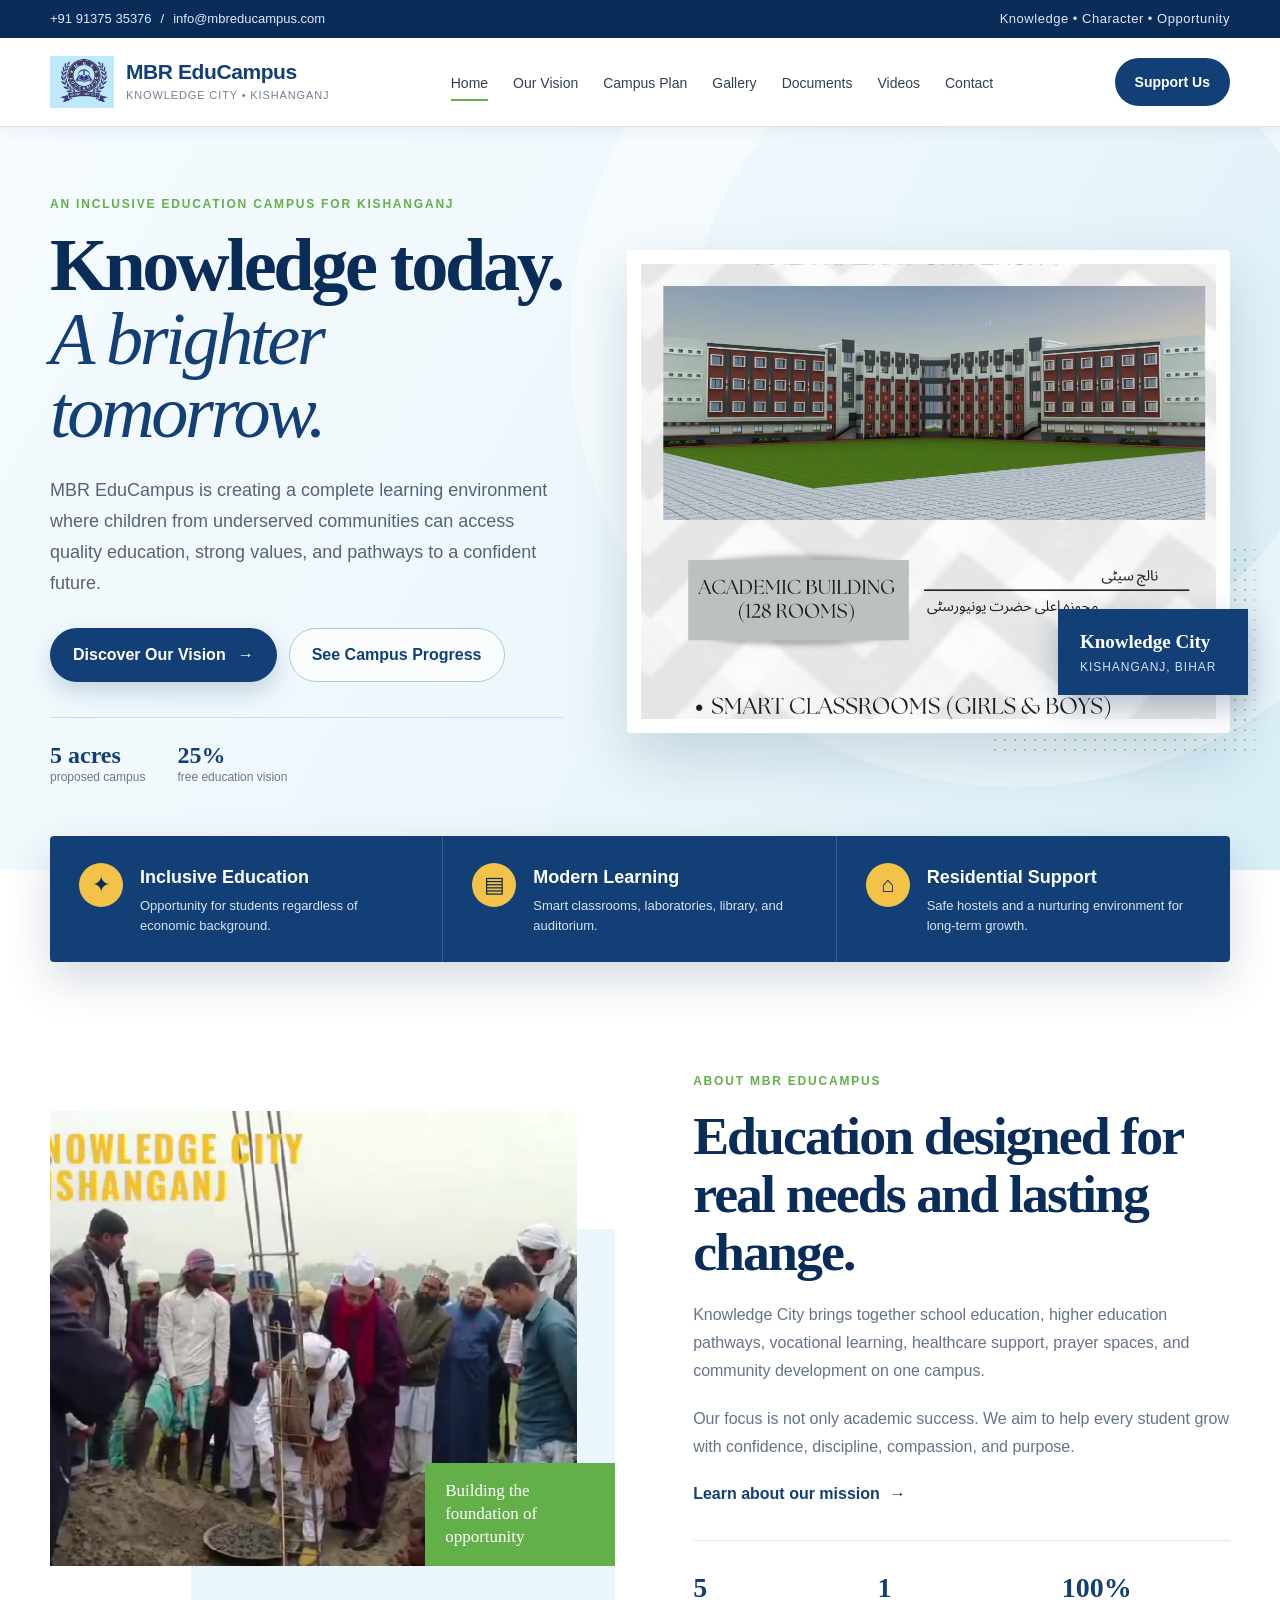
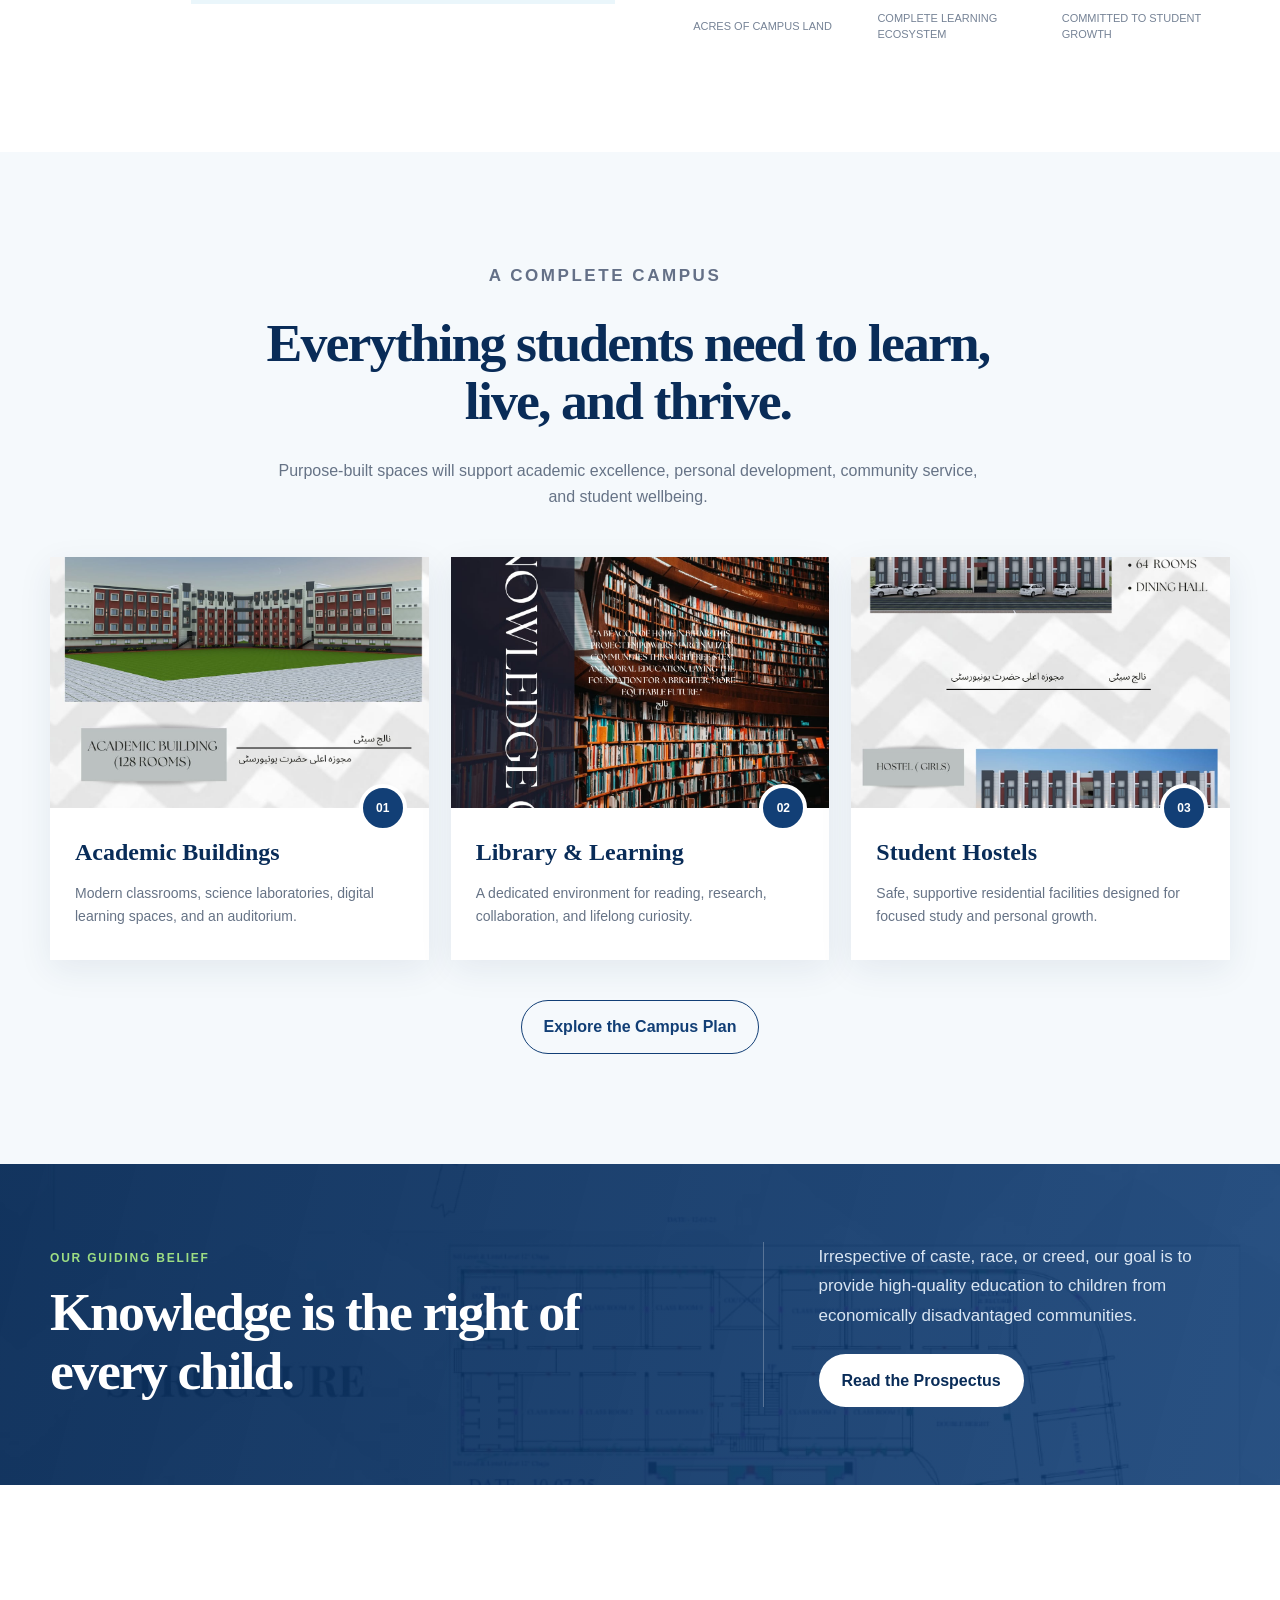
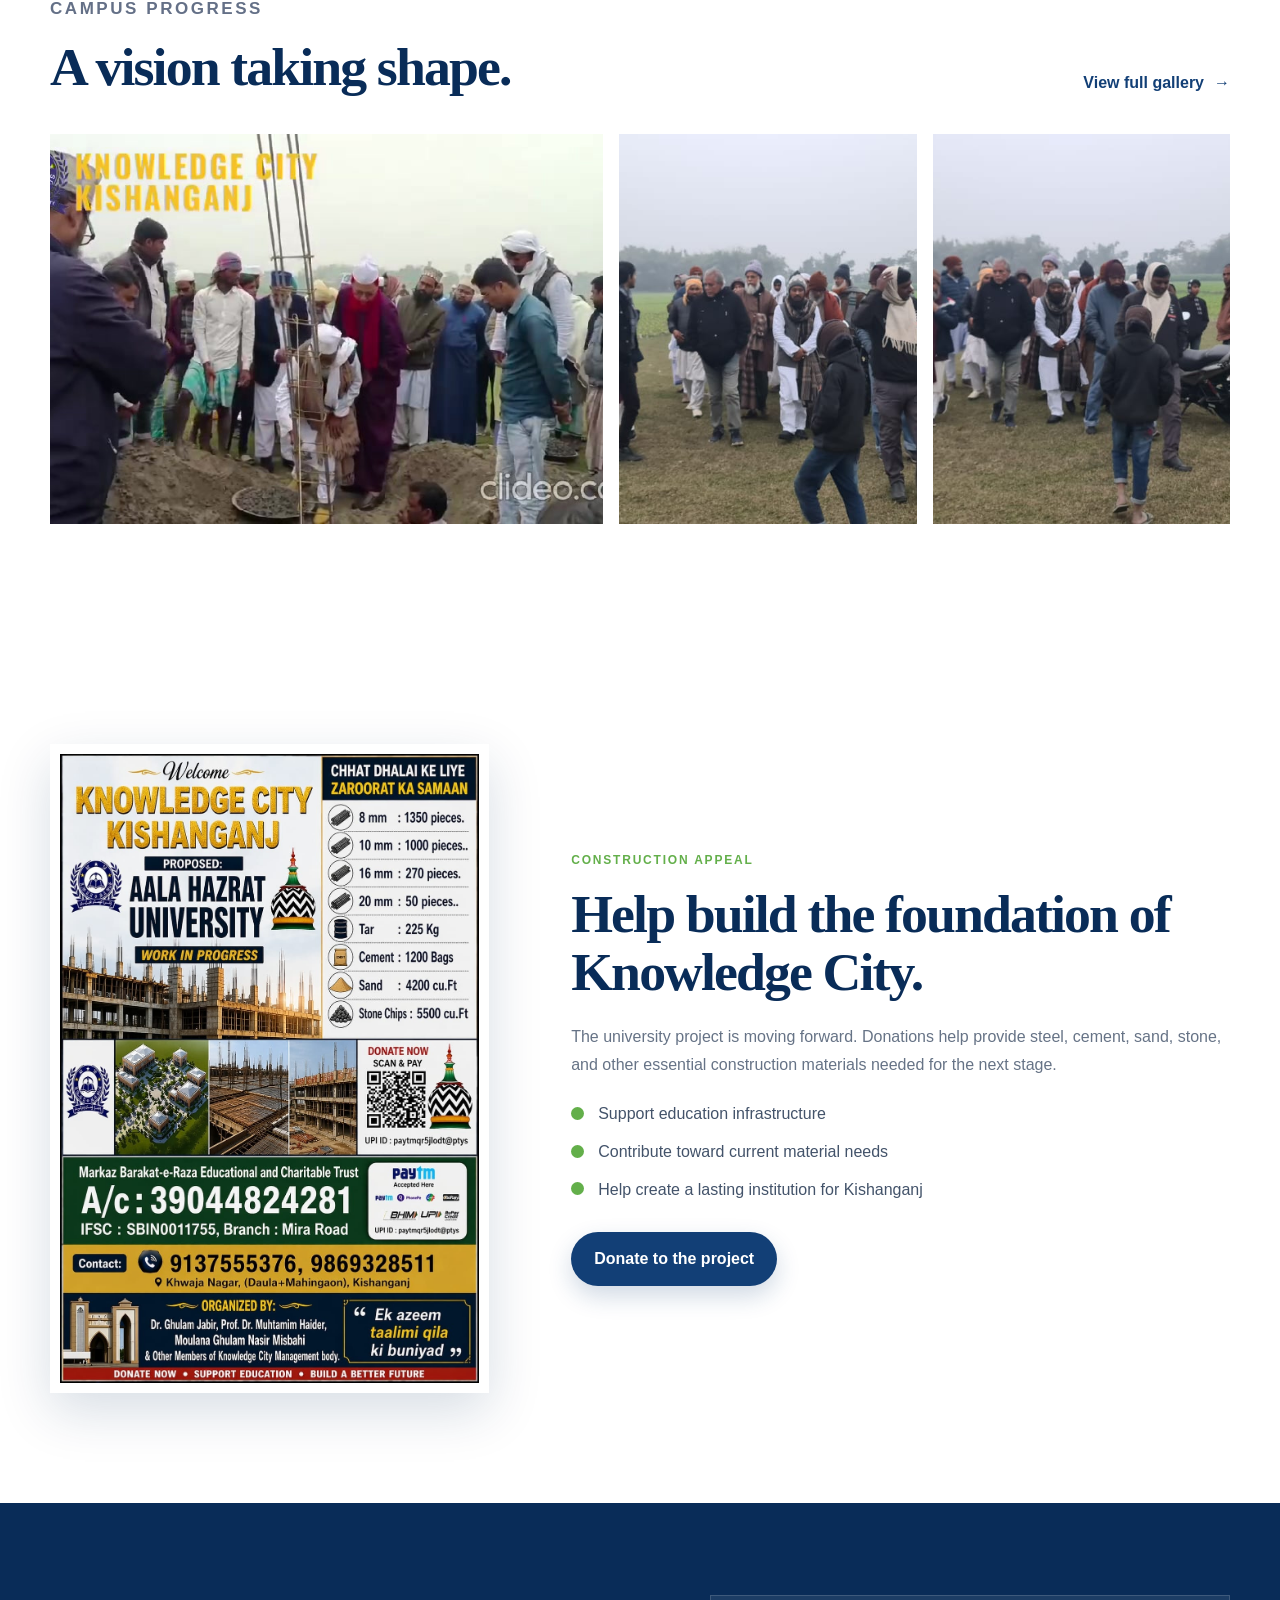
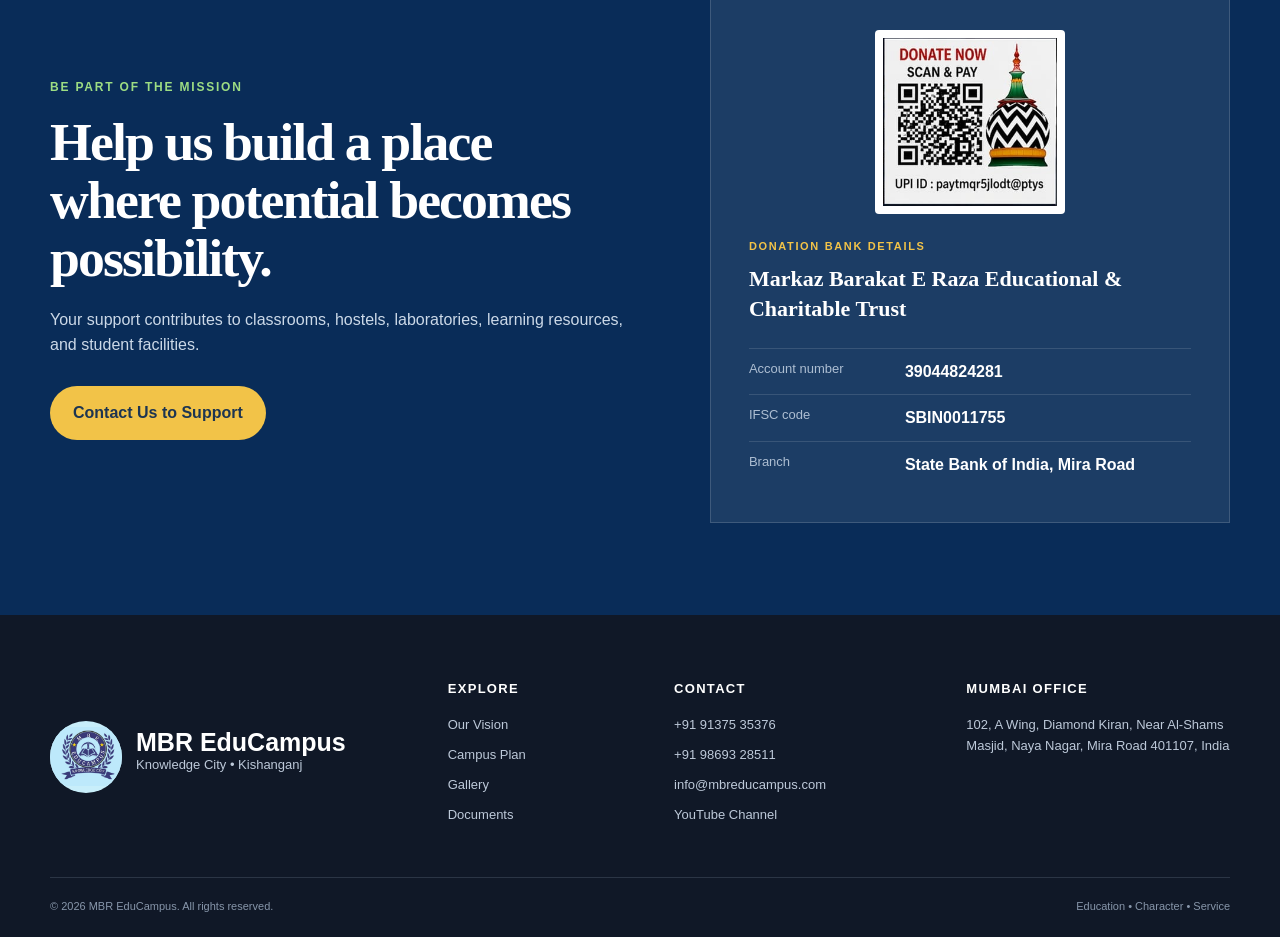
==== commit bb92ca3b: "Add construction appeal and donation QR" ====
--- a/index.html
+++ b/index.html
@@ -6,7 +6,7 @@
     <title>MBR EduCampus | Knowledge City</title>
     <meta name="description" content="MBR EduCampus Knowledge City is building an inclusive education campus in Kishanganj with modern academics, residential support, and community facilities." />
     <link rel="icon" type="image/png" href="assets/favicon.png" />
-    <link rel="stylesheet" href="styles.css" />
+    <link rel="stylesheet" href="styles.css?v=qr-campaign" />
   </head>
   <body class="home-page">
     <div class="topbar">
@@ -115,10 +115,25 @@
         </div>
       </section>
 
+      <section class="home-section campaign-section">
+        <div class="page-shell campaign-grid">
+          <figure class="campaign-poster">
+            <img src="assets/knowledge-city-support-poster.jpg" alt="Knowledge City Kishanganj construction requirements, donation details, and project progress" loading="lazy" />
+          </figure>
+          <div class="campaign-copy">
+            <p class="kicker">Construction appeal</p>
+            <h2>Help build the foundation of Knowledge City.</h2>
+            <p>The university project is moving forward. Donations help provide steel, cement, sand, stone, and other essential construction materials needed for the next stage.</p>
+            <ul><li>Support education infrastructure</li><li>Contribute toward current material needs</li><li>Help create a lasting institution for Kishanganj</li></ul>
+            <a class="button primary" href="#support">Donate to the project</a>
+          </div>
+        </div>
+      </section>
+
       <section id="support" class="support-cta">
         <div class="page-shell support-grid">
           <div><p class="kicker light">Be part of the mission</p><h2>Help us build a place where potential becomes possibility.</h2><p>Your support contributes to classrooms, hostels, laboratories, learning resources, and student facilities.</p><a class="button gold-button" href="contact.html">Contact Us to Support</a></div>
-          <div class="bank-card"><p class="bank-label">Donation bank details</p><h3>Markaz Barakat E Raza Educational & Charitable Trust</h3><dl><div><dt>Account number</dt><dd>39044824281</dd></div><div><dt>IFSC code</dt><dd>SBIN0011755</dd></div><div><dt>Branch</dt><dd>State Bank of India, Mira Road</dd></div></dl></div>
+          <div class="bank-card"><img class="payment-qr" src="assets/payment-qr.png" alt="Scan and pay donation QR code. UPI ID paytmqr5jlodt@ptys" /><p class="bank-label">Donation bank details</p><h3>Markaz Barakat E Raza Educational & Charitable Trust</h3><dl><div><dt>Account number</dt><dd>39044824281</dd></div><div><dt>IFSC code</dt><dd>SBIN0011755</dd></div><div><dt>Branch</dt><dd>State Bank of India, Mira Road</dd></div></dl></div>
         </div>
       </section>
     </main>
@@ -132,6 +147,6 @@
       </div>
       <div class="page-shell footer-bottom"><span>© 2026 MBR EduCampus. All rights reserved.</span><span>Education • Character • Service</span></div>
     </footer>
-    <script src="script.js"></script>
+    <script src="script.js?v=54beab8"></script>
   </body>
 </html>
--- a/styles.css
+++ b/styles.css
@@ -725,6 +725,22 @@
   color: #fff;
 }
 
+.page-support-cta {
+  display: inline-flex;
+  flex: 0 0 auto;
+  align-items: center;
+  justify-content: center;
+  min-height: 42px;
+  padding: 10px 18px;
+  color: #fff;
+  background: var(--navy);
+  border-radius: 999px;
+  font-size: 14px;
+  font-weight: 700;
+  text-decoration: none;
+  white-space: nowrap;
+}
+
 @media (max-width: 1000px) {
   .hero,
   .split,
@@ -776,6 +792,10 @@
     width: 100%;
     overflow-x: auto;
     padding-bottom: 4px;
+  }
+
+  .page-support-cta {
+    width: 100%;
   }
 
   .hero {
@@ -970,11 +990,23 @@
 .progress-gallery { display: grid; grid-template-columns: 1.45fr .78fr .78fr; gap: 16px; height: 390px; }
 .progress-gallery img { width: 100%; height: 100%; object-fit: cover; }
 
+.campaign-section { background: #fff; }
+.campaign-grid { display: grid; grid-template-columns: minmax(320px,.8fr) minmax(0,1.2fr); align-items: center; gap: 82px; }
+.campaign-poster { margin: 0; padding: 10px; background: #fff; box-shadow: 0 18px 50px rgba(9,44,88,.16); }
+.campaign-poster img { width: 100%; max-height: 820px; object-fit: contain; }
+.campaign-copy h2 { margin: 0; color: var(--home-blue-deep); font-family: Georgia,"Times New Roman",serif; font-size: clamp(38px,4.2vw,56px); letter-spacing: -.035em; line-height: 1.08; }
+.campaign-copy > p:not(.kicker) { margin: 22px 0; color: var(--home-muted); font-size: 16px; line-height: 1.75; }
+.campaign-copy ul { display: grid; gap: 12px; margin: 0 0 30px; padding: 0; list-style: none; }
+.campaign-copy li { position: relative; padding-left: 27px; color: #43536a; }
+.campaign-copy li::before { position: absolute; top: .35em; left: 0; width: 13px; height: 13px; content: ""; background: var(--home-green); border-radius: 50%; }
+
 .support-cta { padding: 92px 0; color: #fff; background: var(--home-blue-deep); }
 .support-grid { display: grid; grid-template-columns: 1.05fr .95fr; align-items: center; gap: 85px; }
 .support-grid > div:first-child > p:not(.kicker) { max-width: 620px; margin: 20px 0 28px; color: #ccd9e8; font-size: 16px; }
 .home-page .button.gold-button { color: #1d3551; background: var(--home-gold); }
 .bank-card { padding: 34px 38px; background: rgba(255,255,255,.08); border: 1px solid rgba(255,255,255,.15); }
+.payment-qr { width: 190px; max-width: 100%; margin: 0 auto 24px; padding: 8px; background: #fff; border-radius: 4px; }
+.bank-panel .payment-qr { width: 210px; }
 .bank-label { margin: 0 0 9px; color: var(--home-gold); font-size: 11px; font-weight: 800; letter-spacing: .15em; text-transform: uppercase; }
 .bank-card h3 { margin: 0 0 24px; font-family: Georgia,serif; font-size: 22px; line-height: 1.35; }
 .bank-card dl { margin: 0; }
@@ -1015,6 +1047,8 @@
   .home-header nav a { padding: 11px 0; }
   .home-header nav a::after { display: none; }
   .hero-grid, .intro-grid, .vision-banner-grid, .support-grid { grid-template-columns: 1fr; }
+  .campaign-grid { grid-template-columns: 1fr; gap: 45px; }
+  .campaign-poster { max-width: 540px; margin-inline: auto; }
   .hero-grid { min-height: auto; padding-block: 60px 80px; }
   .hero-copy { text-align: center; }
   .home-hero h1, .hero-lead { margin-inline: auto; }
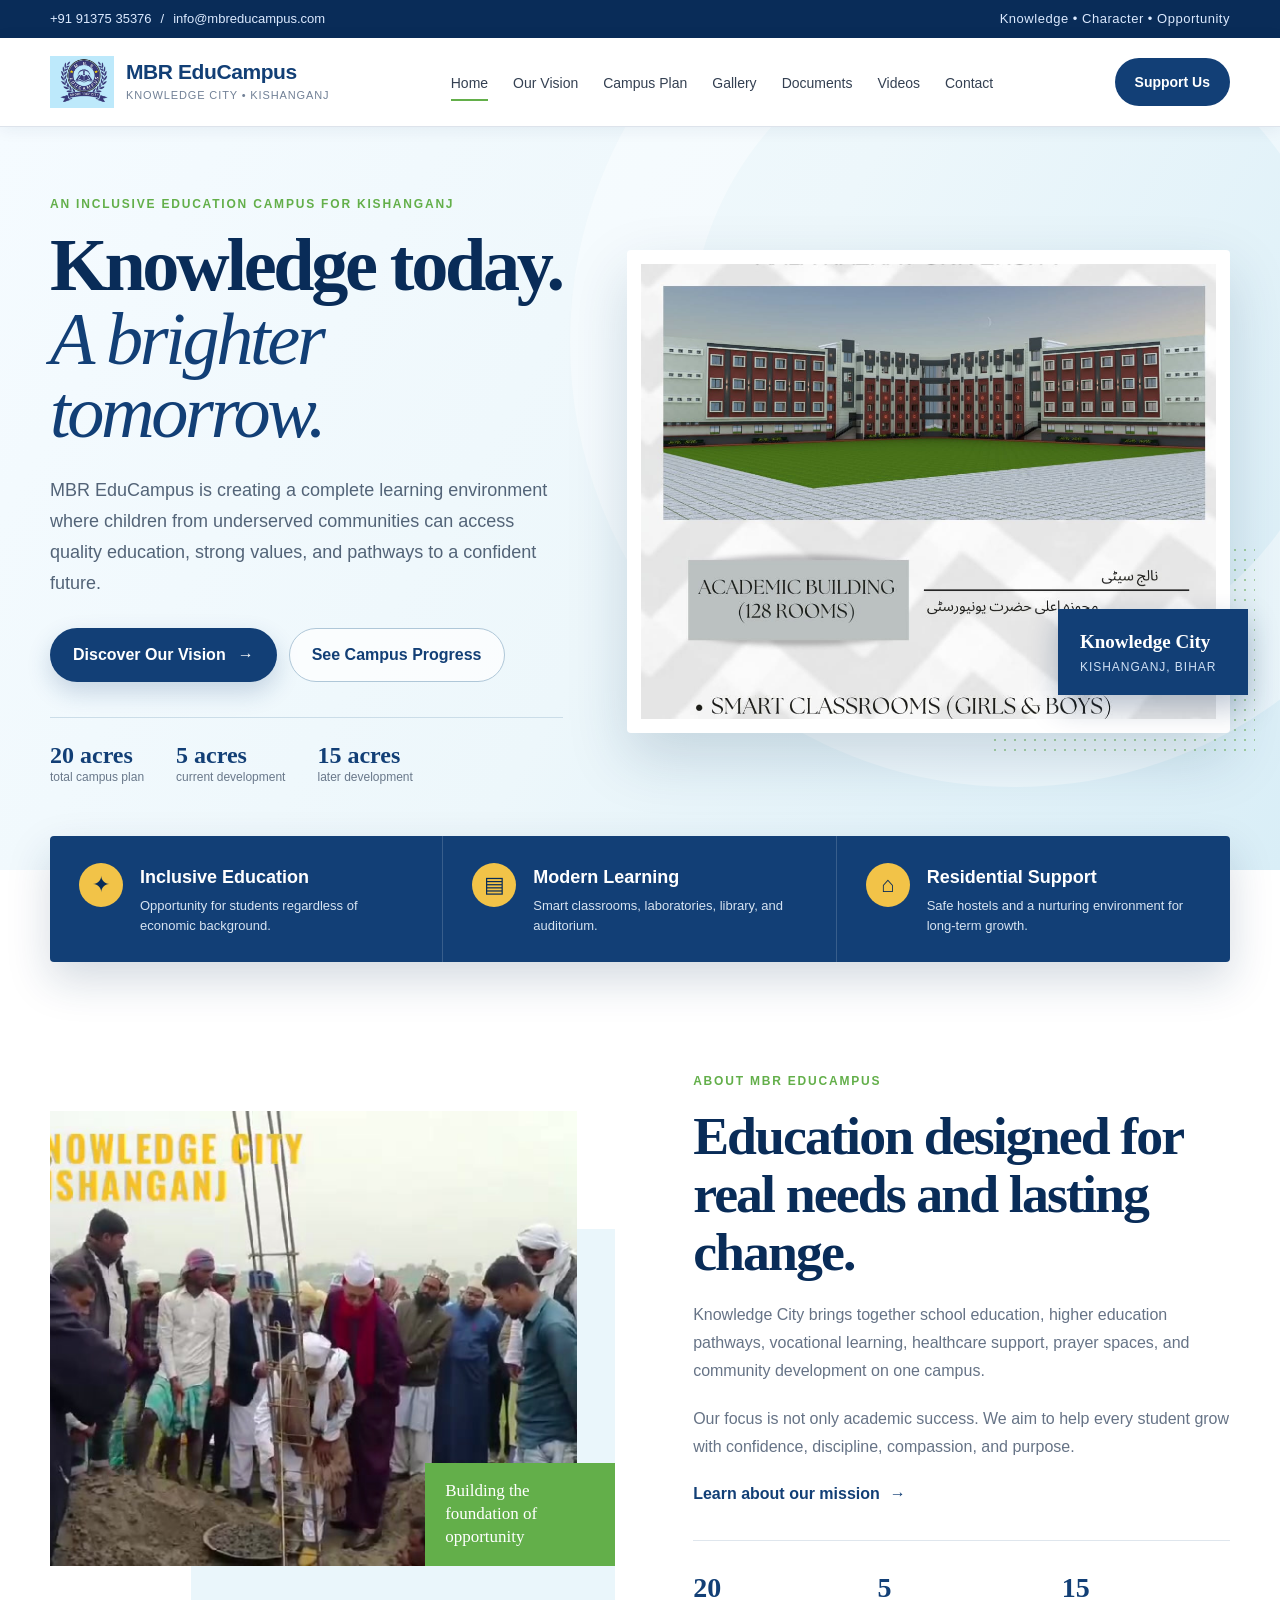
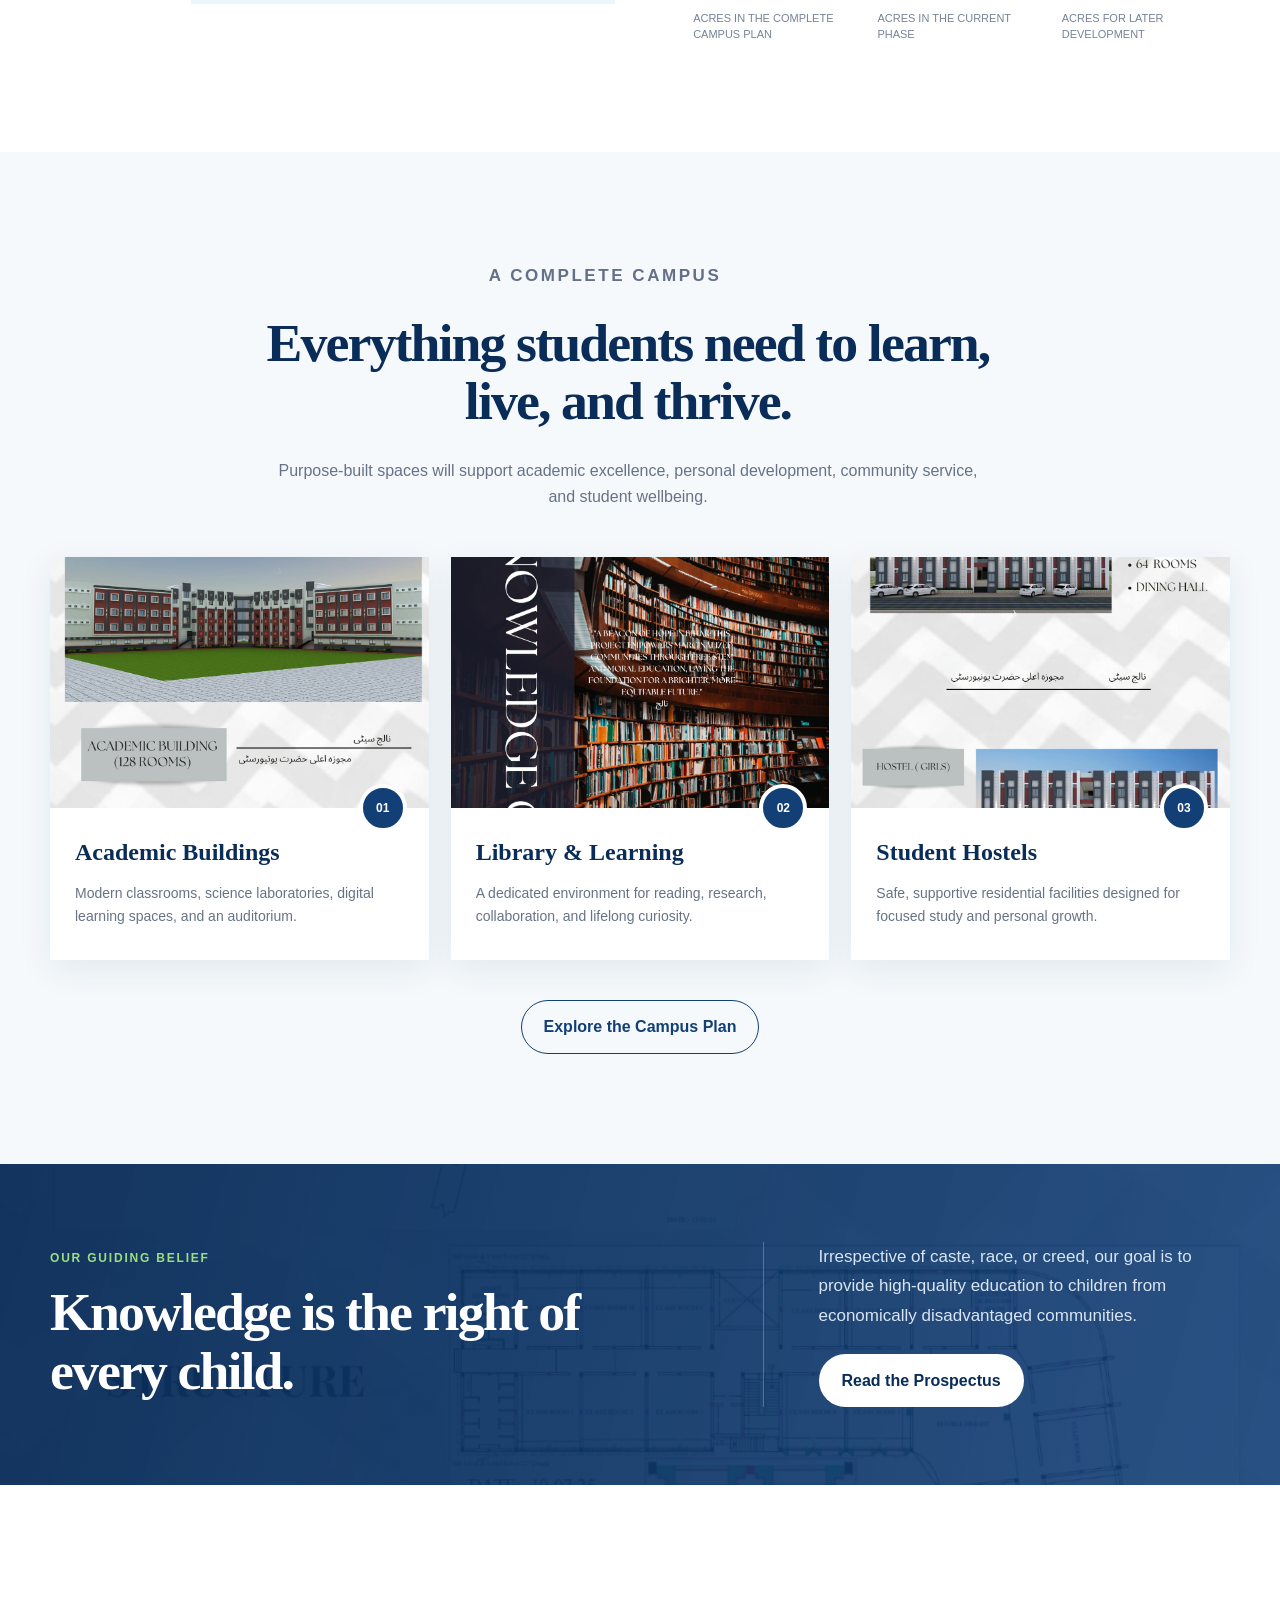
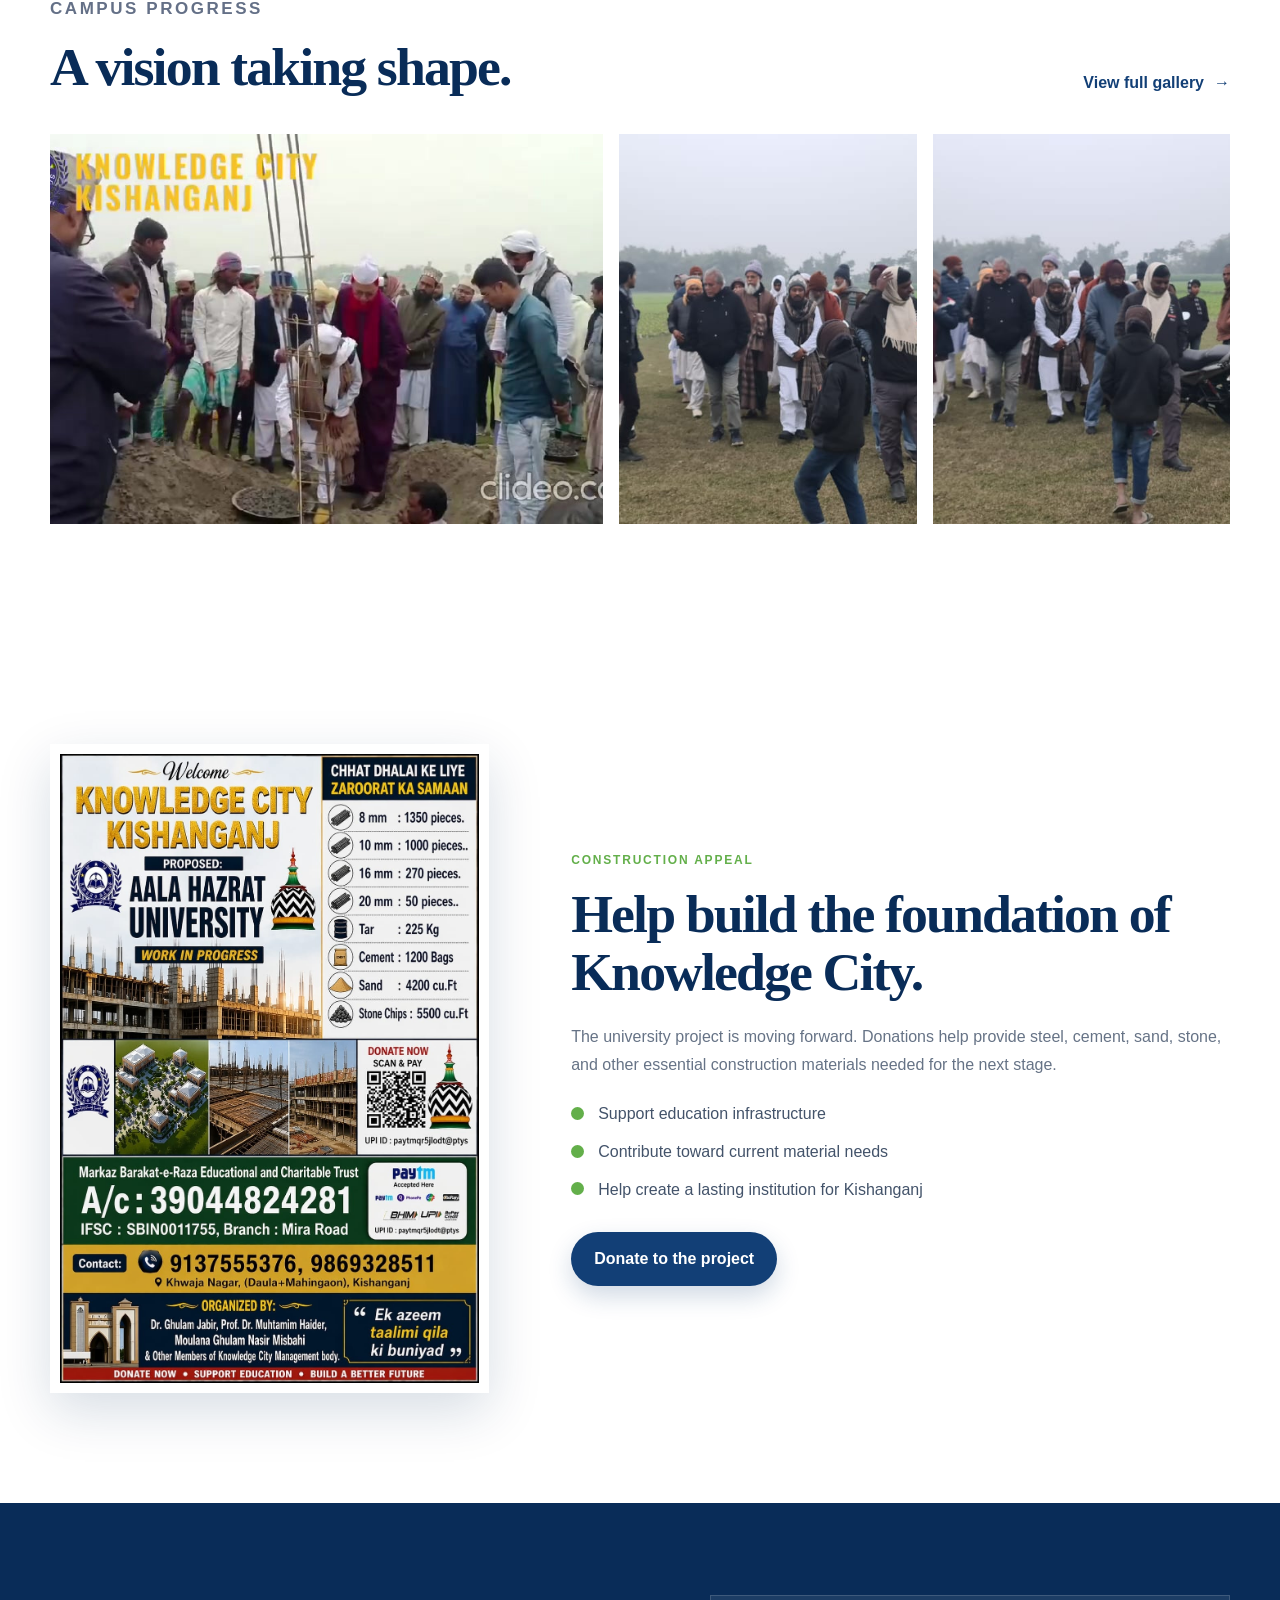
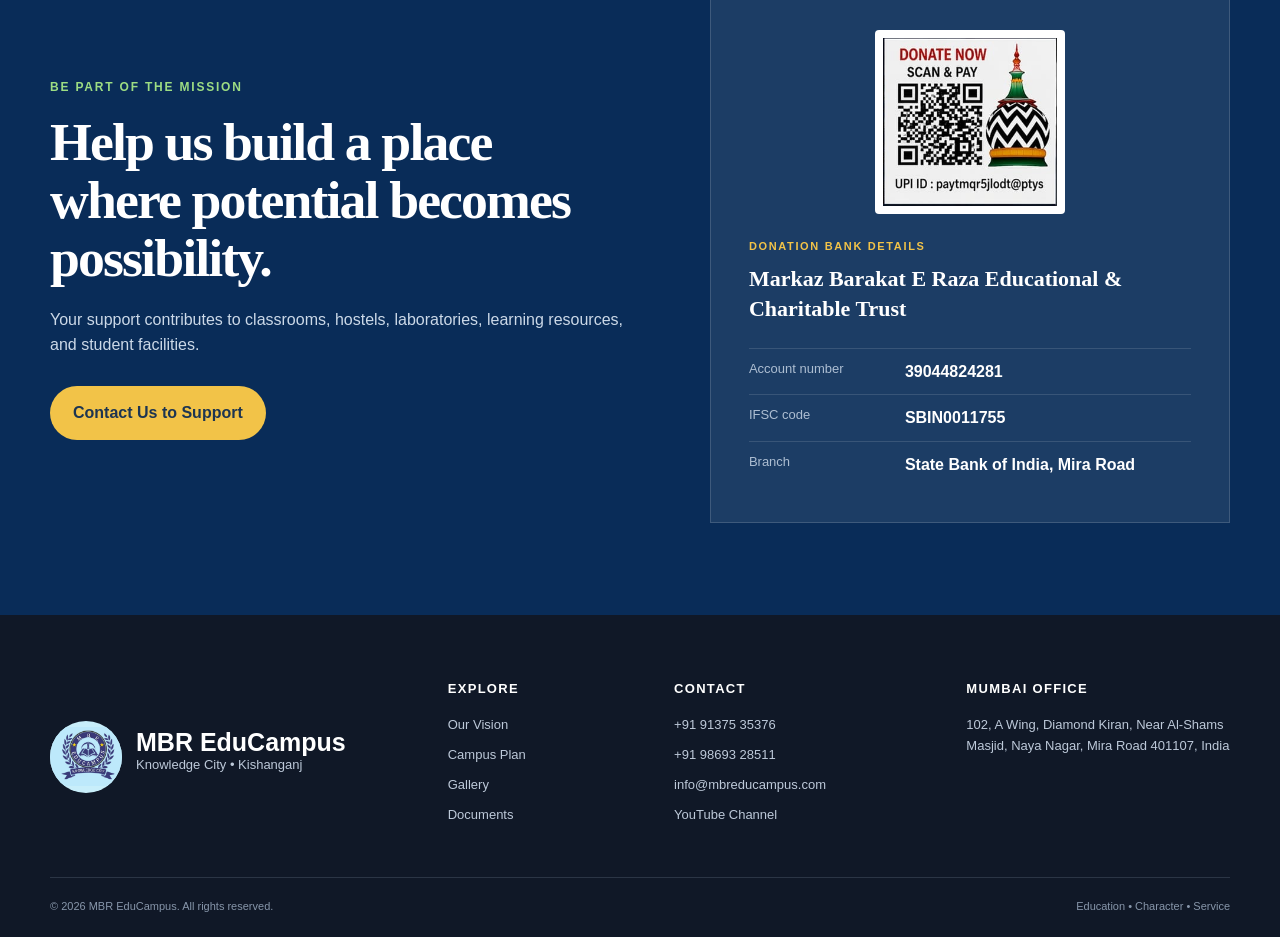
==== commit 2764f520: "Clarify 20-acre campus development plan" ====
--- a/index.html
+++ b/index.html
@@ -54,8 +54,9 @@
               <a class="button ghost" href="gallery.html">See Campus Progress</a>
             </div>
             <div class="hero-trust">
-              <span><strong>5 acres</strong> proposed campus</span>
-              <span><strong>25%</strong> free education vision</span>
+              <span><strong>20 acres</strong> total campus plan</span>
+              <span><strong>5 acres</strong> current development</span>
+              <span><strong>15 acres</strong> later development</span>
             </div>
           </div>
           <div class="hero-visual">
@@ -80,7 +81,7 @@
             <p>Knowledge City brings together school education, higher education pathways, vocational learning, healthcare support, prayer spaces, and community development on one campus.</p>
             <p>Our focus is not only academic success. We aim to help every student grow with confidence, discipline, compassion, and purpose.</p>
             <a class="text-link" href="vision.html">Learn about our mission <span aria-hidden="true">→</span></a>
-            <div class="mini-stats"><div><strong>5</strong><span>Acres of campus land</span></div><div><strong>1</strong><span>Complete learning ecosystem</span></div><div><strong>100%</strong><span>Committed to student growth</span></div></div>
+            <div class="mini-stats"><div><strong>20</strong><span>Acres in the complete campus plan</span></div><div><strong>5</strong><span>Acres in the current phase</span></div><div><strong>15</strong><span>Acres for later development</span></div></div>
           </div>
         </div>
       </section>
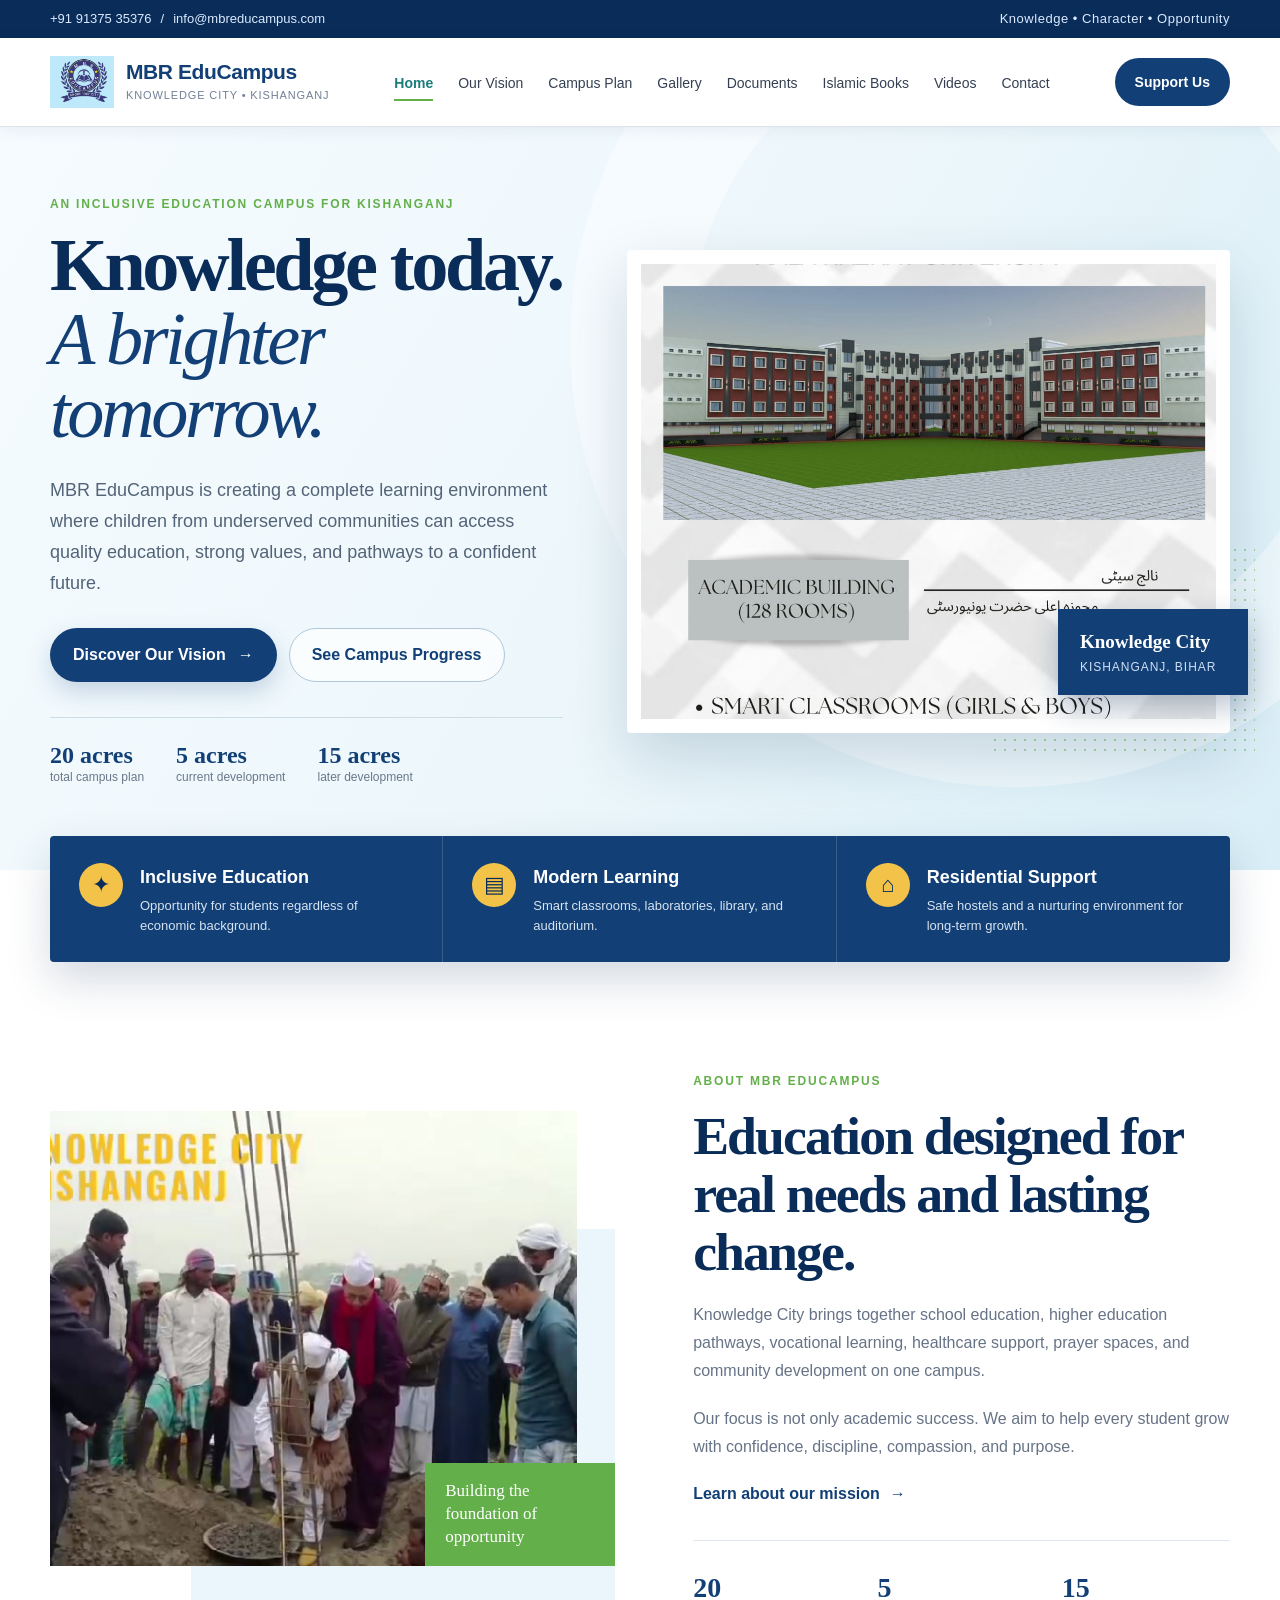
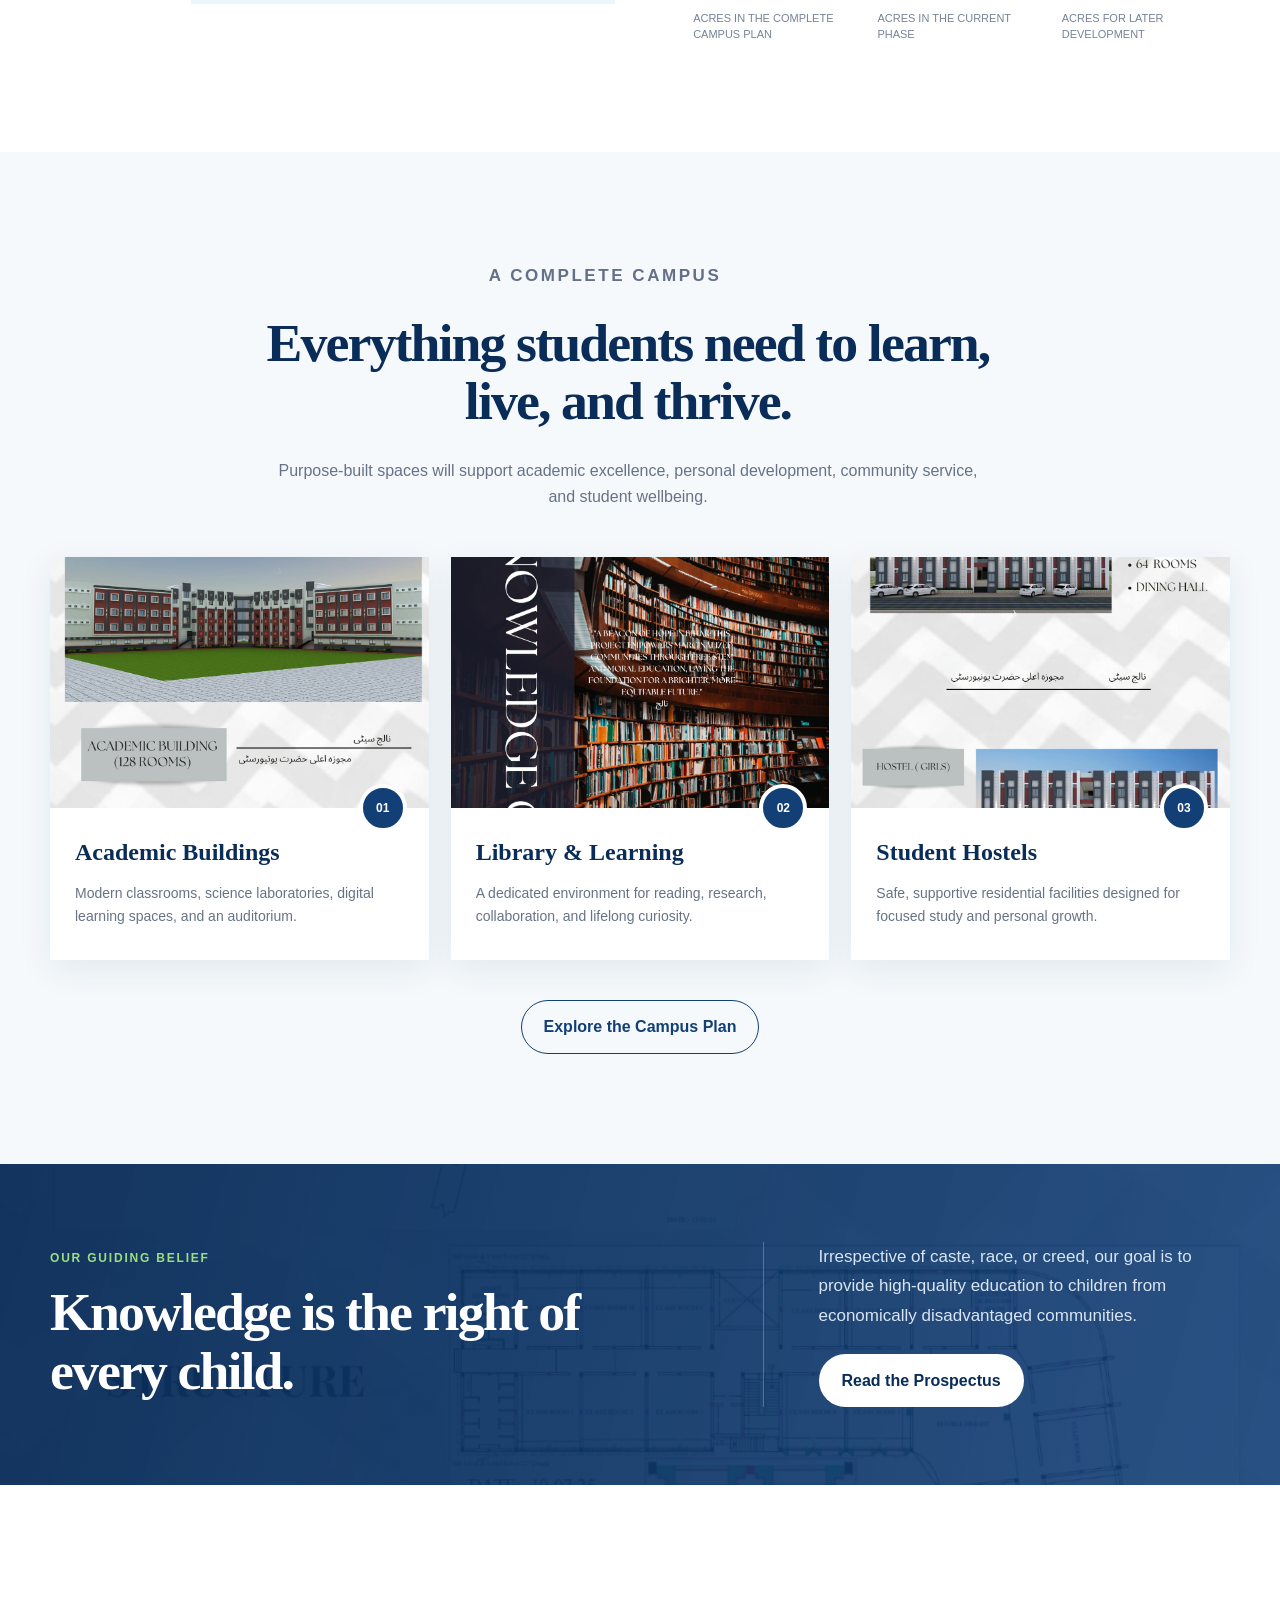
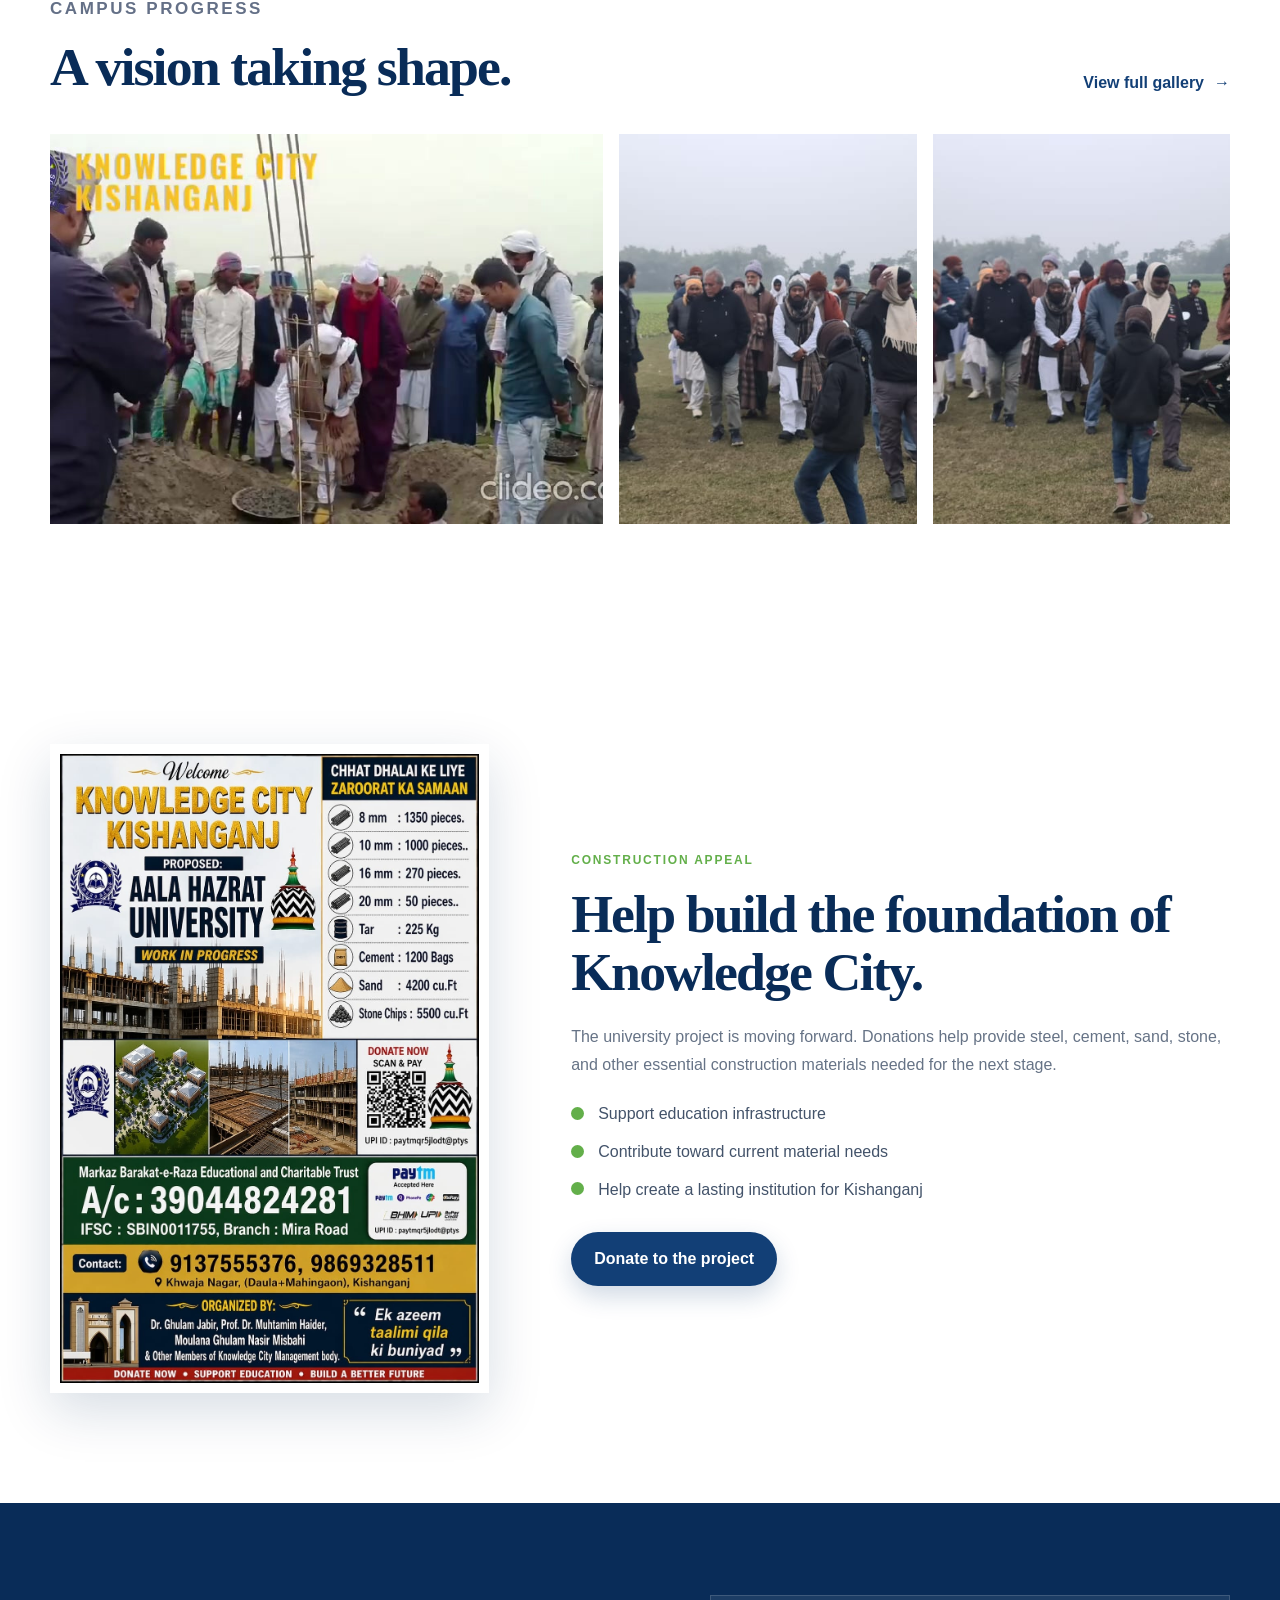
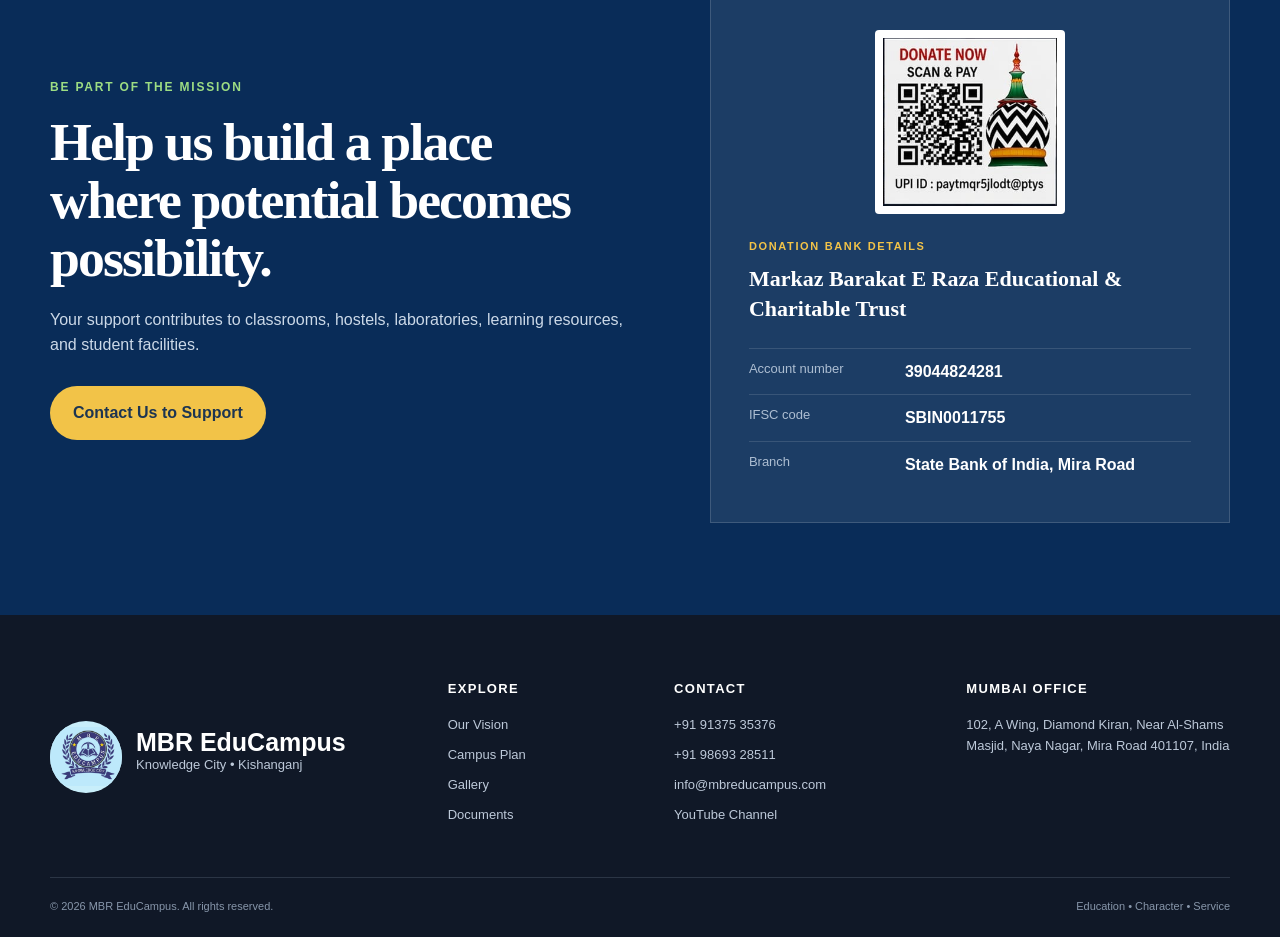
==== commit 07985d7b: "Add Islamic books download library" ====
--- a/index.html
+++ b/index.html
@@ -35,6 +35,7 @@
           <a href="action-plan.html">Campus Plan</a>
           <a href="gallery.html">Gallery</a>
           <a href="documents.html">Documents</a>
+          <a href="books.html">Islamic Books</a>
           <a href="videos.html">Videos</a>
           <a href="contact.html">Contact</a>
         </nav>
--- a/styles.css
+++ b/styles.css
@@ -725,6 +725,213 @@
   color: #fff;
 }
 
+nav a.active {
+  color: var(--teal);
+  font-weight: 700;
+}
+
+.books-hero {
+  background: linear-gradient(125deg, #f7fbff 0%, #e8f5f3 58%, #f5ecd8 100%);
+}
+
+.library-summary {
+  display: flex;
+  flex-wrap: wrap;
+  gap: 14px;
+  margin-top: 30px;
+}
+
+.library-summary span {
+  display: inline-flex;
+  align-items: baseline;
+  gap: 7px;
+  padding: 11px 16px;
+  color: #415066;
+  background: rgba(255, 255, 255, 0.78);
+  border: 1px solid #d6e3e8;
+  border-radius: 999px;
+  font-size: 13px;
+}
+
+.library-summary strong {
+  color: var(--navy);
+  font-family: Georgia, "Times New Roman", serif;
+  font-size: 20px;
+}
+
+.book-library-section {
+  background: #f7f9fc;
+}
+
+.library-heading {
+  display: flex;
+  align-items: end;
+  justify-content: space-between;
+  gap: 30px;
+  margin-bottom: 34px;
+}
+
+.library-heading h2 {
+  margin: 0;
+}
+
+.book-search {
+  display: grid;
+  gap: 7px;
+  min-width: min(340px, 100%);
+  color: var(--muted);
+  font-size: 12px;
+  font-weight: 700;
+  letter-spacing: 0.05em;
+  text-transform: uppercase;
+}
+
+.book-search input {
+  width: 100%;
+  min-height: 46px;
+  padding: 10px 14px;
+  color: var(--ink);
+  background: #fff;
+  border: 1px solid #cfd8e4;
+  border-radius: 6px;
+  font: inherit;
+  font-size: 15px;
+  font-weight: 400;
+  letter-spacing: 0;
+  text-transform: none;
+}
+
+.book-search input:focus {
+  border-color: var(--teal);
+  outline: 3px solid rgba(27, 124, 122, 0.13);
+}
+
+.book-grid {
+  display: grid;
+  grid-template-columns: repeat(4, minmax(0, 1fr));
+  gap: 22px;
+}
+
+.book-card {
+  display: grid;
+  grid-template-rows: 330px 1fr;
+  overflow: hidden;
+  background: #fff;
+  border: 1px solid var(--line);
+  border-radius: 8px;
+  box-shadow: 0 12px 34px rgba(23, 32, 51, 0.07);
+}
+
+.book-card[hidden] {
+  display: none;
+}
+
+.book-card > img,
+.book-placeholder {
+  width: 100%;
+  height: 330px;
+  object-fit: contain;
+  padding: 14px;
+  background: #eef2f6;
+}
+
+.book-card > div:last-child {
+  display: flex;
+  flex-direction: column;
+  align-items: flex-start;
+  padding: 20px;
+}
+
+.book-author {
+  margin: 0 0 8px;
+  color: var(--teal);
+  font-size: 11px;
+  font-weight: 700;
+  letter-spacing: 0.05em;
+  text-transform: uppercase;
+}
+
+.book-card h3 {
+  margin: 0 0 10px;
+  color: var(--ink);
+  font-size: 21px;
+}
+
+.book-meta {
+  margin: 0 0 18px;
+  color: var(--muted);
+  font-size: 13px;
+}
+
+.book-actions {
+  display: grid;
+  grid-template-columns: 1fr 1fr;
+  gap: 8px;
+  width: 100%;
+  margin-top: auto;
+}
+
+.book-actions a {
+  display: inline-flex;
+  align-items: center;
+  justify-content: center;
+  min-height: 42px;
+  padding: 9px 11px;
+  color: var(--navy);
+  border: 1px solid #b9c7d7;
+  border-radius: 5px;
+  font-size: 13px;
+  font-weight: 700;
+  text-decoration: none;
+}
+
+.book-actions a.download {
+  color: #fff;
+  background: var(--navy);
+  border-color: var(--navy);
+}
+
+.book-card.unavailable {
+  opacity: 0.76;
+}
+
+.book-placeholder {
+  display: grid;
+  place-items: center;
+  background: linear-gradient(145deg, #dce5ee, #f3f5f8);
+}
+
+.book-placeholder span {
+  display: grid;
+  width: 94px;
+  height: 122px;
+  place-items: center;
+  color: #75859a;
+  border: 2px solid #9babbc;
+  border-radius: 4px;
+  font-family: Georgia, "Times New Roman", serif;
+  font-size: 25px;
+}
+
+.unavailable-label {
+  display: inline-flex;
+  margin-top: auto;
+  padding: 8px 12px;
+  color: #6b5c30;
+  background: #f4e8bd;
+  border-radius: 999px;
+  font-size: 12px;
+  font-weight: 700;
+}
+
+.book-empty {
+  padding: 40px;
+  color: var(--muted);
+  background: #fff;
+  border: 1px solid var(--line);
+  text-align: center;
+}
+
 .page-support-cta {
   display: inline-flex;
   flex: 0 0 auto;
@@ -777,6 +984,10 @@
   .press-grid article {
     grid-template-columns: 1fr;
   }
+
+  .book-grid {
+    grid-template-columns: repeat(2, minmax(0, 1fr));
+  }
 }
 
 @media (max-width: 720px) {
@@ -884,6 +1095,19 @@
 
   .lightbox-frame img {
     max-height: calc(100vh - 150px);
+  }
+
+  .library-heading {
+    align-items: stretch;
+    flex-direction: column;
+  }
+
+  .book-search {
+    min-width: 0;
+  }
+
+  .book-grid {
+    grid-template-columns: 1fr;
   }
 }
 
